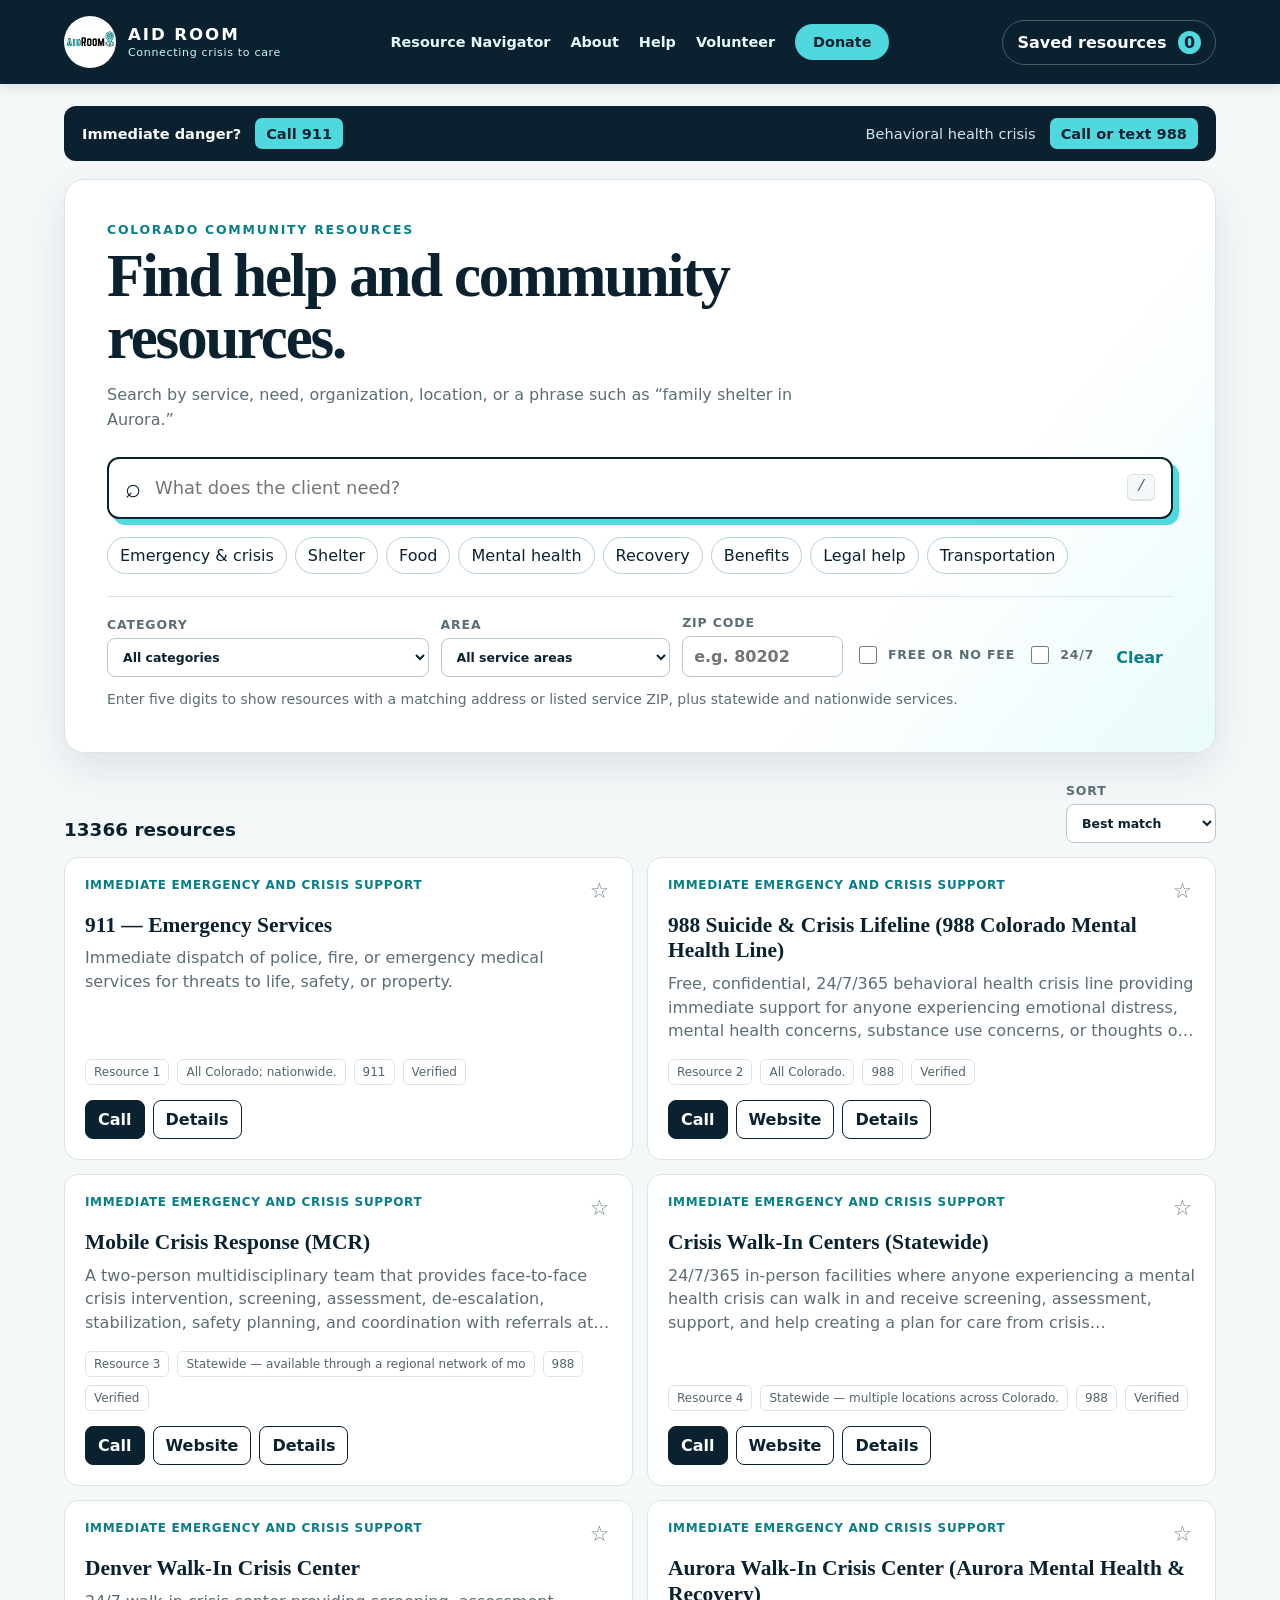
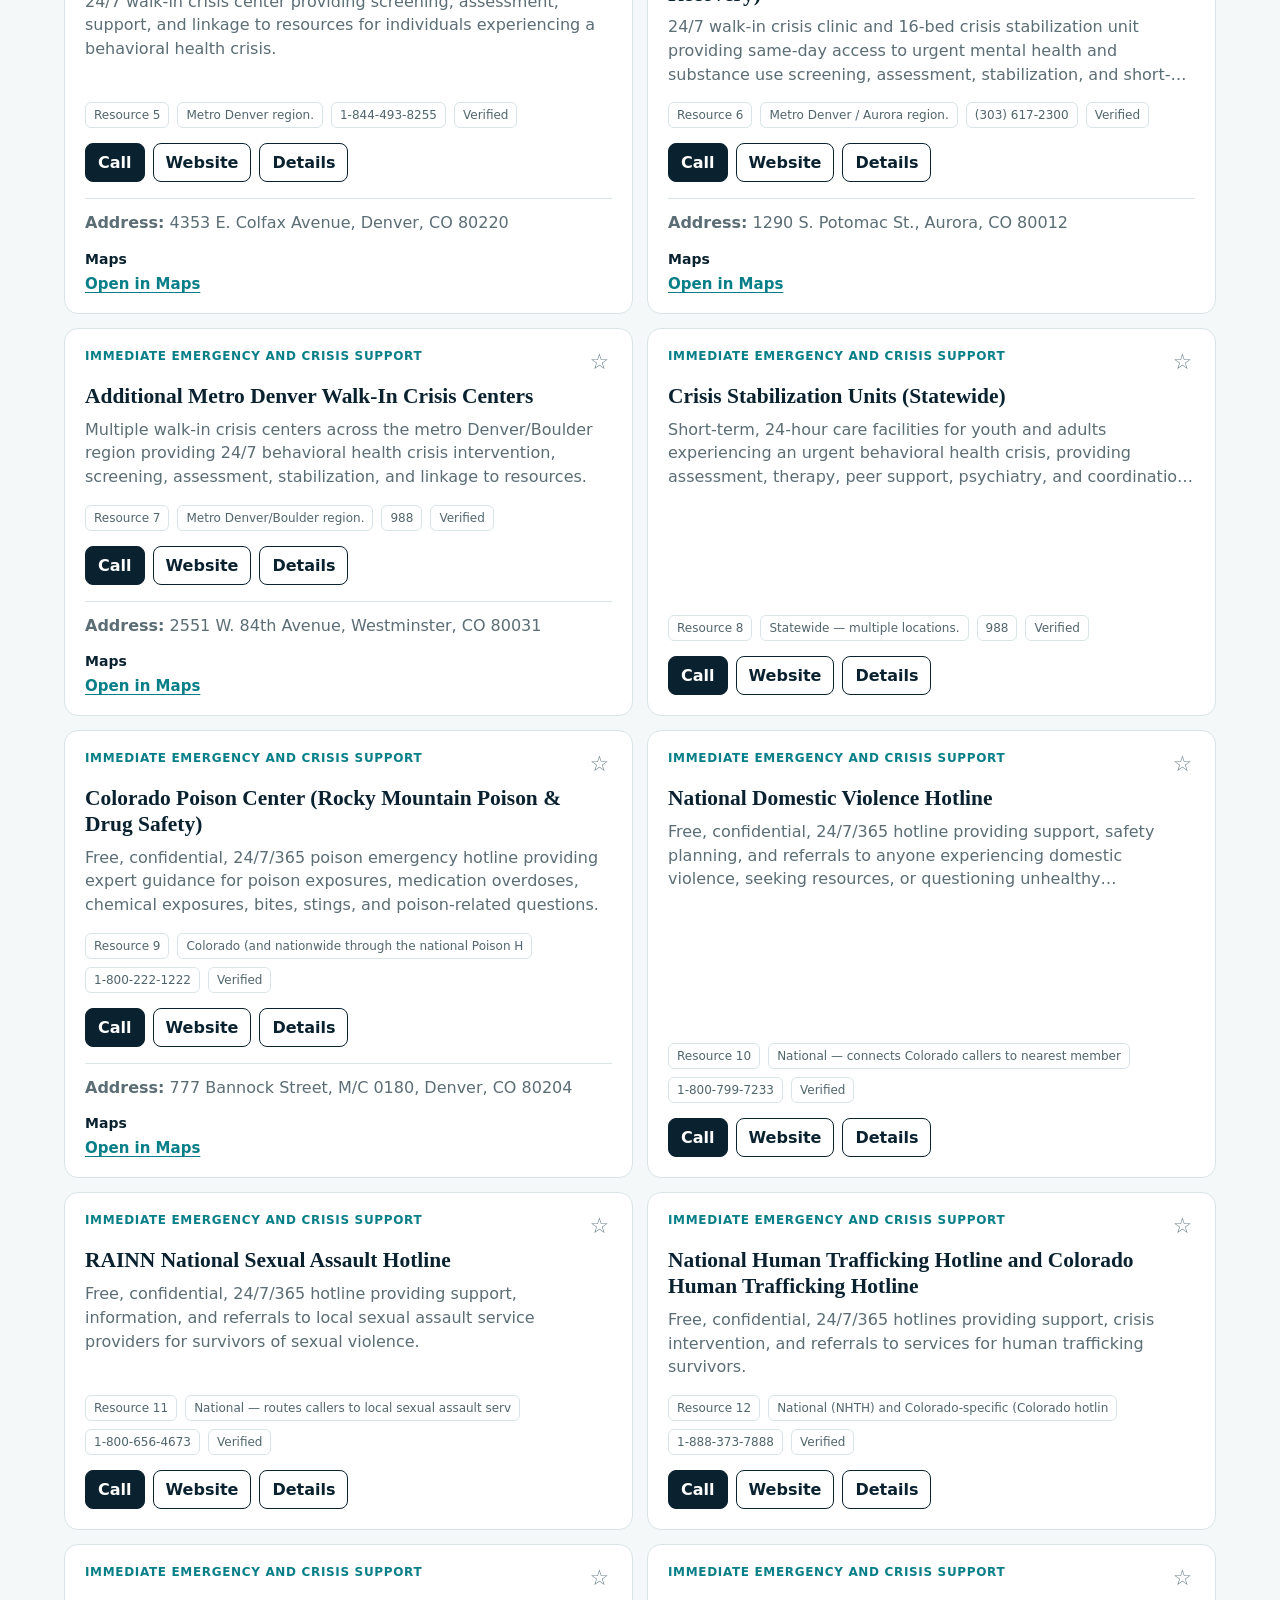
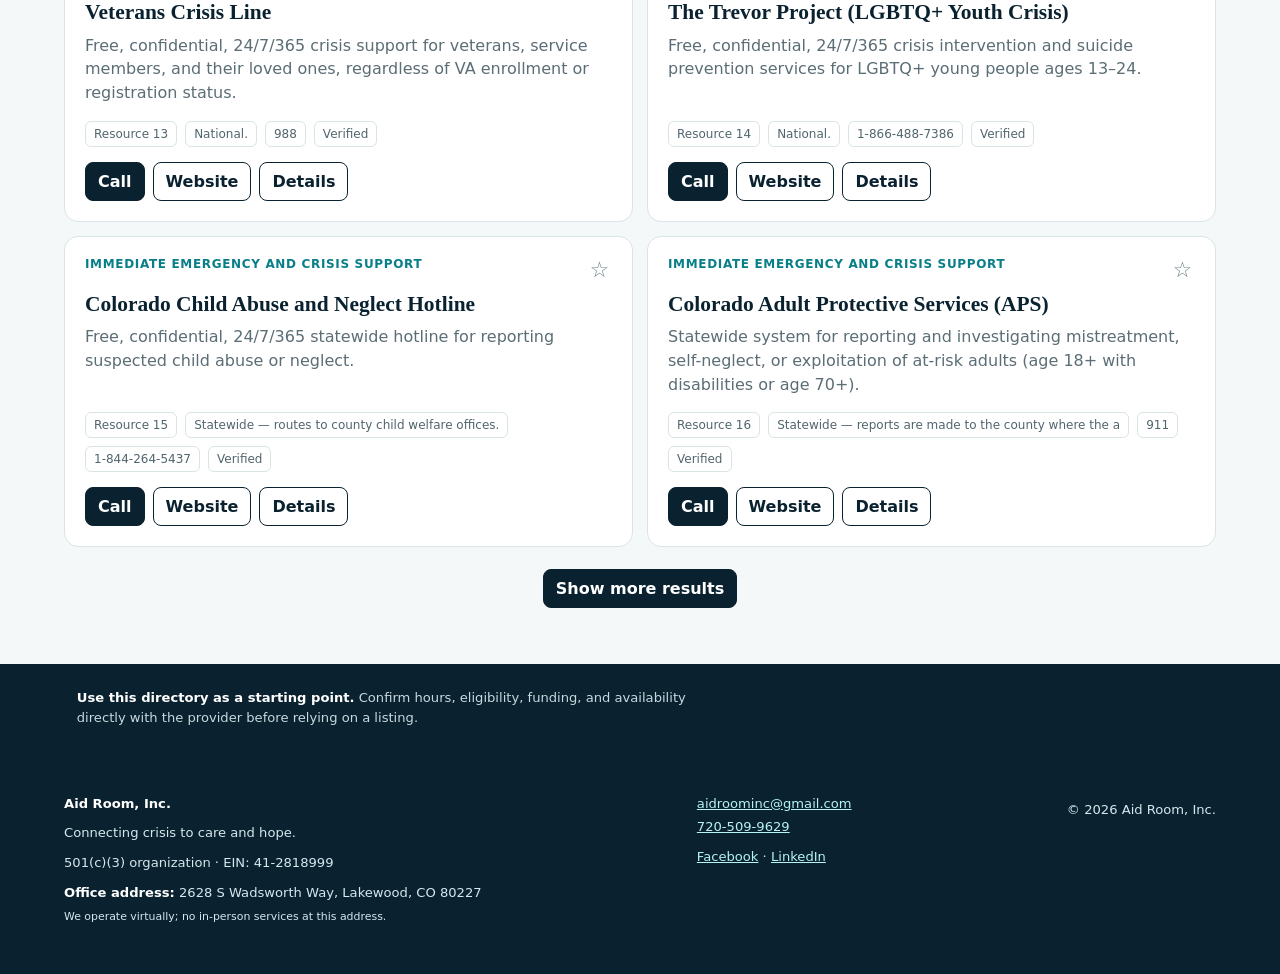
==== index.html @ b979b4ad "Avoid duplicate index download and initial card redraw" ====
<!doctype html>
<html lang="en">
<head>
<!-- Google tag (gtag.js) -->
<script async src="https://www.googletagmanager.com/gtag/js?id=G-YGQHQCMR45"></script>
<script>
  window.dataLayer = window.dataLayer || [];
  function gtag(){dataLayer.push(arguments);}
  gtag('js', new Date());
  // Keep map locations and search parameters out of Analytics page URLs.
  var analyticsPage = window.location.origin + window.location.pathname;
  var analyticsReferrer = '';
  try { var ref = new URL(document.referrer); analyticsReferrer = ref.origin + ref.pathname; } catch (e) {}
  gtag('config', 'G-YGQHQCMR45', {
    page_location: analyticsPage,
    page_referrer: analyticsReferrer
  });
</script>

  <meta charset="utf-8">
  <meta name="viewport" content="width=device-width,initial-scale=1">
  <title>Aid Room Community Resource Directory</title>
  <meta name="description" content="Search Colorado and Denver metro community resources for housing, food, recovery, benefits, healthcare, and other needs.">
  
  <link rel="stylesheet" href="styles.css"><link rel="stylesheet" href="site.css?v=20261010-help1">
  <style>.card-actions{flex-wrap:wrap}</style>
<link rel="icon" href="/favicon.ico" sizes="any"><link rel="icon" type="image/png" sizes="192x192" href="/favicon.png"><link rel="apple-touch-icon" sizes="180x180" href="/apple-touch-icon.png"><script src="activity.js?v=20261011-1" defer></script></head>
<body><a class="skip" href="#content">Skip to content</a>
  <header class="topbar">
    <a class="brand" href="index.html" aria-label="Aid Room home"><img class="site-logo" src="logo.png" alt="" width="52" height="52"><span><strong>AID ROOM</strong><small>Connecting crisis to care</small></span></a><nav class="site-nav" aria-label="Main navigation"><a href="index.html">Resource Navigator</a><a href="about.html">About</a><a href="help.html">Help</a><a href="volunteer.html">Volunteer</a><a href="donate.html">Donate</a></nav>
    <button class="shortlist-button" id="shortlistButton" type="button" aria-haspopup="dialog">
      Saved resources <span id="shortlistCount">0</span>
    </button>
  </header>

  <main id="content">
    <section class="emergency" aria-label="Emergency contacts">
      <strong>Immediate danger?</strong>
      <a href="tel:911">Call 911</a>
      <span>Behavioral health crisis</span>
      <a href="tel:988">Call or text 988</a>
    </section>

    <section class="search-panel" aria-labelledby="pageTitle">
      <div class="intro">
        <p class="eyebrow">Colorado community resources</p>
        <h1 id="pageTitle">Find help and community resources.</h1>
        <p>Search by service, need, organization, location, or a phrase such as “family shelter in Aurora.”</p>
      </div>
      <label class="search-box" for="searchInput">
        <span aria-hidden="true">⌕</span>
        <input id="searchInput" type="search" autocomplete="off" placeholder="What does the client need?">
        <kbd>/</kbd>
      </label>
      <div class="quick-chips" id="quickChips" aria-label="Common searches"><button class="chip" type="button" aria-pressed="false">Emergency &amp; crisis</button><button class="chip" type="button" aria-pressed="false">Shelter</button><button class="chip" type="button" aria-pressed="false">Food</button><button class="chip" type="button" aria-pressed="false">Mental health</button><button class="chip" type="button" aria-pressed="false">Recovery</button><button class="chip" type="button" aria-pressed="false">Benefits</button><button class="chip" type="button" aria-pressed="false">Legal help</button><button class="chip" type="button" aria-pressed="false">Transportation</button></div>
      <div class="filters">
        <label>Category<select id="categoryFilter"><option value="">All categories</option><option value="1">1. Immediate Emergency and Crisis Support</option><option value="2">2. Homelessness and Coordinated Entry</option><option value="3">3. Sober Living and Recovery Housing</option><option value="5">5. Medical, Dental, Vision, Hearing, and Pharmacy Services</option><option value="6">6. Public Benefits and Human Services</option><option value="7">7. Mental Health Services</option><option value="8">8. Medical, Dental, Vision, Hearing, and Pharmacy Services</option><option value="9">9. Employment, Workforce Development, and Income-Generation</option><option value="10">10. Identification and Document Recovery</option><option value="11">11. Telephone, Internet, and Digital Access</option><option value="12">12. Employment, Workforce Development, and Income-Generation</option><option value="13">13. Veterans Resources</option><option value="14">14. Older Adults and Aging</option><option value="15">15. Immigration, Asylum, and Legal Resources</option><option value="16">16. Domestic and Sexual Violence</option><option value="17">17. Criminal Justice, Reentry, and Probation</option><option value="18">18. Children, Youth, and Families</option><option value="19">19. LGBTQ+ Resources</option><option value="20">20. Children, Youth, and Families</option><option value="21">21. Educational and Vocational Programs</option><option value="22">22. Financial Empowerment and Banking</option><option value="23">23. Legal Aid and Civil Legal Services</option><option value="24">24. Transportation</option><option value="25">25. Utility and Energy Assistance</option><option value="26">26. Food and Nutrition Resources</option><option value="27">27. Clothing, Household Goods, and Furniture</option><option value="28">28. Faith-Based and Spiritual Support</option><option value="29">29. Community Action Agencies</option><option value="30">30. Volunteer and Mutual Aid Networks</option><option value="31">31. Financial Assistance</option><option value="32">32. Care and Support Services</option></select></label>
        <label>Area<select id="areaFilter"><option value="">All service areas</option><option>Denver</option><option>Aurora</option><option>Adams</option><option>Arapahoe</option><option>Boulder</option><option>Broomfield</option><option>Douglas</option><option>Jefferson</option><option>Statewide</option></select></label>
        <label for="zipFilter">ZIP code<input id="zipFilter" type="text" inputmode="numeric" autocomplete="postal-code" maxlength="5" pattern="[0-9]{5}" placeholder="e.g. 80202" aria-describedby="zipHelp"></label>
        <label class="check"><input id="freeFilter" type="checkbox"> Free or no fee</label>
        <label class="check"><input id="openFilter" type="checkbox"> 24/7</label>
        <button id="clearFilters" class="clear-button" type="button">Clear</button>
      </div>
      <p id="zipHelp" class="zip-help" role="status">Enter five digits to show resources with a matching address or listed service ZIP, plus statewide and nationwide services.</p>
    </section>

    <section class="results-section" aria-live="polite" aria-busy="false">
      <div class="results-heading">
        <div><span id="resultCount">13,366 resources</span><small id="activeSummary"></small></div>
        <label>Sort<select id="sortSelect"><option value="relevance">Best match</option><option value="title">Name A–Z</option><option value="category">Category</option></select></label>
      </div>
      <div id="results" class="results"><article class="card"><div class="card-top"><span class="category-tag">Immediate Emergency and Crisis Support</span><button class="save-button" type="button" data-save="resource-1-1" aria-label="Add to saved resources" aria-pressed="false">☆</button></div><h2>911 — Emergency Services</h2><p>Immediate dispatch of police, fire, or emergency medical services for threats to life, safety, or property.</p><div class="meta"><span>Resource 1</span><span>All Colorado; nationwide.</span><span>911</span><span>Verified</span></div><div class="card-actions"><a href="tel:911">Call</a><button class="secondary" type="button" data-open="resource-1-1">Details</button></div></article><article class="card"><div class="card-top"><span class="category-tag">Immediate Emergency and Crisis Support</span><button class="save-button" type="button" data-save="resource-2-2" aria-label="Add to saved resources" aria-pressed="false">☆</button></div><h2>988 Suicide &amp; Crisis Lifeline (988 Colorado Mental Health Line)</h2><p>Free, confidential, 24/7/365 behavioral health crisis line providing immediate support for anyone experiencing emotional distress, mental health concerns, substance use concerns, or thoughts of suicide.</p><div class="meta"><span>Resource 2</span><span>All Colorado.</span><span>988</span><span>Verified</span></div><div class="card-actions"><a href="tel:988">Call</a><a class="secondary" href="https://www.988colorado.com/en" target="_blank" rel="noopener">Website</a><button class="secondary" type="button" data-open="resource-2-2">Details</button></div></article><article class="card"><div class="card-top"><span class="category-tag">Immediate Emergency and Crisis Support</span><button class="save-button" type="button" data-save="resource-3-3" aria-label="Add to saved resources" aria-pressed="false">☆</button></div><h2>Mobile Crisis Response (MCR)</h2><p>A two-person multidisciplinary team that provides face-to-face crisis intervention, screening, assessment, de-escalation, stabilization, safety planning, and coordination with referrals at a person&#39;s community- based location.</p><div class="meta"><span>Resource 3</span><span>Statewide — available through a regional network of mo</span><span>988</span><span>Verified</span></div><div class="card-actions"><a href="tel:988">Call</a><a class="secondary" href="https://hcpf.colorado.gov/mobilecrisisresponse" target="_blank" rel="noopener">Website</a><button class="secondary" type="button" data-open="resource-3-3">Details</button></div></article><article class="card"><div class="card-top"><span class="category-tag">Immediate Emergency and Crisis Support</span><button class="save-button" type="button" data-save="resource-4-4" aria-label="Add to saved resources" aria-pressed="false">☆</button></div><h2>Crisis Walk-In Centers (Statewide)</h2><p>24/7/365 in-person facilities where anyone experiencing a mental health crisis can walk in and receive screening, assessment, support, and help creating a plan for care from crisis professionals.</p><div class="meta"><span>Resource 4</span><span>Statewide — multiple locations across Colorado.</span><span>988</span><span>Verified</span></div><div class="card-actions"><a href="tel:988">Call</a><a class="secondary" href="https://bha.colorado.gov/behavioral-health/crisis" target="_blank" rel="noopener">Website</a><button class="secondary" type="button" data-open="resource-4-4">Details</button></div></article><article class="card"><div class="card-top"><span class="category-tag">Immediate Emergency and Crisis Support</span><button class="save-button" type="button" data-save="resource-5-5" aria-label="Add to saved resources" aria-pressed="false">☆</button></div><h2>Denver Walk-In Crisis Center</h2><p>24/7 walk-in crisis center providing screening, assessment, support, and linkage to resources for individuals experiencing a behavioral health crisis.</p><div class="meta"><span>Resource 5</span><span>Metro Denver region.</span><span>1-844-493-8255</span><span>Verified</span></div><div class="card-actions"><a href="tel:18444938255">Call</a><a class="secondary" href="https://bha.colorado.gov/behavioral-health/crisis" target="_blank" rel="noopener">Website</a><button class="secondary" type="button" data-open="resource-5-5">Details</button></div><section class="maps-section" aria-label="Resource location"><p><strong>Address:</strong> 4353 E. Colfax Avenue, Denver, CO 80220</p><h3>Maps</h3><a href="maps.html?v=3#name=Denver+Walk-In+Crisis+Center&amp;address=4353+E.+Colfax+Avenue%2C+Denver%2C+CO+80220&amp;lat=39.7401933&amp;lon=-104.9360545" data-map-resource="resource-5-5">Open in Maps</a></section></article><article class="card"><div class="card-top"><span class="category-tag">Immediate Emergency and Crisis Support</span><button class="save-button" type="button" data-save="resource-6-6" aria-label="Add to saved resources" aria-pressed="false">☆</button></div><h2>Aurora Walk-In Crisis Center (Aurora Mental Health &amp; Recovery)</h2><p>24/7 walk-in crisis clinic and 16-bed crisis stabilization unit providing same-day access to urgent mental health and substance use screening, assessment, stabilization, and short-term bed-based services for adults.</p><div class="meta"><span>Resource 6</span><span>Metro Denver / Aurora region.</span><span>(303) 617-2300</span><span>Verified</span></div><div class="card-actions"><a href="tel:3036172300">Call</a><a class="secondary" href="https://www.auroramhr.org/get-help/crisis-services/" target="_blank" rel="noopener">Website</a><button class="secondary" type="button" data-open="resource-6-6">Details</button></div><section class="maps-section" aria-label="Resource location"><p><strong>Address:</strong> 1290 S. Potomac St., Aurora, CO 80012</p><h3>Maps</h3><a href="maps.html?v=3#name=Aurora+Walk-In+Crisis+Center+%28Aurora+Mental+Health+%26+Recovery%29&amp;address=1290+S.+Potomac+St.%2C+Aurora%2C+CO+80012&amp;lat=39.6931374&amp;lon=-104.8314469" data-map-resource="resource-6-6">Open in Maps</a></section></article><article class="card"><div class="card-top"><span class="category-tag">Immediate Emergency and Crisis Support</span><button class="save-button" type="button" data-save="resource-7-7" aria-label="Add to saved resources" aria-pressed="false">☆</button></div><h2>Additional Metro Denver Walk-In Crisis Centers</h2><p>Multiple walk-in crisis centers across the metro Denver/Boulder region providing 24/7 behavioral health crisis intervention, screening, assessment, stabilization, and linkage to resources.</p><div class="meta"><span>Resource 7</span><span>Metro Denver/Boulder region.</span><span>988</span><span>Verified</span></div><div class="card-actions"><a href="tel:988">Call</a><a class="secondary" href="https://bha.colorado.gov/behavioral-health/crisis" target="_blank" rel="noopener">Website</a><button class="secondary" type="button" data-open="resource-7-7">Details</button></div><section class="maps-section" aria-label="Resource location"><p><strong>Address:</strong> 2551 W. 84th Avenue, Westminster, CO 80031</p><h3>Maps</h3><a href="maps.html?v=3#name=Additional+Metro+Denver+Walk-In+Crisis+Centers&amp;address=2551+W.+84th+Avenue%2C+Westminster%2C+CO+80031&amp;lat=39.8491113&amp;lon=-105.0178468" data-map-resource="resource-7-7">Open in Maps</a></section></article><article class="card"><div class="card-top"><span class="category-tag">Immediate Emergency and Crisis Support</span><button class="save-button" type="button" data-save="resource-8-8" aria-label="Add to saved resources" aria-pressed="false">☆</button></div><h2>Crisis Stabilization Units (Statewide)</h2><p>Short-term, 24-hour care facilities for youth and adults experiencing an urgent behavioral health crisis, providing assessment, therapy, peer support, psychiatry, and coordination of ongoing treatment. CSUs are not hospitals.</p><div class="meta"><span>Resource 8</span><span>Statewide — multiple locations.</span><span>988</span><span>Verified</span></div><div class="card-actions"><a href="tel:988">Call</a><a class="secondary" href="https://bha.colorado.gov/behavioral-health/crisis" target="_blank" rel="noopener">Website</a><button class="secondary" type="button" data-open="resource-8-8">Details</button></div></article><article class="card"><div class="card-top"><span class="category-tag">Immediate Emergency and Crisis Support</span><button class="save-button" type="button" data-save="resource-9-9" aria-label="Add to saved resources" aria-pressed="false">☆</button></div><h2>Colorado Poison Center (Rocky Mountain Poison &amp; Drug Safety)</h2><p>Free, confidential, 24/7/365 poison emergency hotline providing expert guidance for poison exposures, medication overdoses, chemical exposures, bites, stings, and poison-related questions.</p><div class="meta"><span>Resource 9</span><span>Colorado (and nationwide through the national Poison H</span><span>1-800-222-1222</span><span>Verified</span></div><div class="card-actions"><a href="tel:18002221222">Call</a><a class="secondary" href="https://www.copoisoncenter.org/" target="_blank" rel="noopener">Website</a><button class="secondary" type="button" data-open="resource-9-9">Details</button></div><section class="maps-section" aria-label="Resource location"><p><strong>Address:</strong> 777 Bannock Street, M/C 0180, Denver, CO 80204</p><h3>Maps</h3><a href="maps.html?v=3#name=Colorado+Poison+Center+%28Rocky+Mountain+Poison+%26+Drug+Safety%29&amp;address=777+Bannock+Street%2C+M%2FC+0180%2C+Denver%2C+CO+80204&amp;lat=39.7281217&amp;lon=-104.9902907" data-map-resource="resource-9-9">Open in Maps</a></section></article><article class="card"><div class="card-top"><span class="category-tag">Immediate Emergency and Crisis Support</span><button class="save-button" type="button" data-save="resource-10-10" aria-label="Add to saved resources" aria-pressed="false">☆</button></div><h2>National Domestic Violence Hotline</h2><p>Free, confidential, 24/7/365 hotline providing support, safety planning, and referrals to anyone experiencing domestic violence, seeking resources, or questioning unhealthy relationship dynamics.</p><div class="meta"><span>Resource 10</span><span>National — connects Colorado callers to nearest member</span><span>1-800-799-7233</span><span>Verified</span></div><div class="card-actions"><a href="tel:18007997233">Call</a><a class="secondary" href="https://www.thehotline.org/" target="_blank" rel="noopener">Website</a><button class="secondary" type="button" data-open="resource-10-10">Details</button></div></article><article class="card"><div class="card-top"><span class="category-tag">Immediate Emergency and Crisis Support</span><button class="save-button" type="button" data-save="resource-11-11" aria-label="Add to saved resources" aria-pressed="false">☆</button></div><h2>RAINN National Sexual Assault Hotline</h2><p>Free, confidential, 24/7/365 hotline providing support, information, and referrals to local sexual assault service providers for survivors of sexual violence.</p><div class="meta"><span>Resource 11</span><span>National — routes callers to local sexual assault serv</span><span>1-800-656-4673</span><span>Verified</span></div><div class="card-actions"><a href="tel:18006564673">Call</a><a class="secondary" href="https://rainn.org/" target="_blank" rel="noopener">Website</a><button class="secondary" type="button" data-open="resource-11-11">Details</button></div></article><article class="card"><div class="card-top"><span class="category-tag">Immediate Emergency and Crisis Support</span><button class="save-button" type="button" data-save="resource-12-12" aria-label="Add to saved resources" aria-pressed="false">☆</button></div><h2>National Human Trafficking Hotline and Colorado Human Trafficking Hotline</h2><p>Free, confidential, 24/7/365 hotlines providing support, crisis intervention, and referrals to services for human trafficking survivors.</p><div class="meta"><span>Resource 12</span><span>National (NHTH) and Colorado-specific (Colorado hotlin</span><span>1-888-373-7888</span><span>Verified</span></div><div class="card-actions"><a href="tel:18883737888">Call</a><a class="secondary" href="https://humantraffickinghotline.org/en/contact" target="_blank" rel="noopener">Website</a><button class="secondary" type="button" data-open="resource-12-12">Details</button></div></article><article class="card"><div class="card-top"><span class="category-tag">Immediate Emergency and Crisis Support</span><button class="save-button" type="button" data-save="resource-13-13" aria-label="Add to saved resources" aria-pressed="false">☆</button></div><h2>Veterans Crisis Line</h2><p>Free, confidential, 24/7/365 crisis support for veterans, service members, and their loved ones, regardless of VA enrollment or registration status.</p><div class="meta"><span>Resource 13</span><span>National.</span><span>988</span><span>Verified</span></div><div class="card-actions"><a href="tel:988">Call</a><a class="secondary" href="https://www.veteranscrisisline.net/" target="_blank" rel="noopener">Website</a><button class="secondary" type="button" data-open="resource-13-13">Details</button></div></article><article class="card"><div class="card-top"><span class="category-tag">Immediate Emergency and Crisis Support</span><button class="save-button" type="button" data-save="resource-14-14" aria-label="Add to saved resources" aria-pressed="false">☆</button></div><h2>The Trevor Project (LGBTQ+ Youth Crisis)</h2><p>Free, confidential, 24/7/365 crisis intervention and suicide prevention services for LGBTQ+ young people ages 13–24.</p><div class="meta"><span>Resource 14</span><span>National.</span><span>1-866-488-7386</span><span>Verified</span></div><div class="card-actions"><a href="tel:18664887386">Call</a><a class="secondary" href="https://www.thetrevorproject.org/" target="_blank" rel="noopener">Website</a><button class="secondary" type="button" data-open="resource-14-14">Details</button></div></article><article class="card"><div class="card-top"><span class="category-tag">Immediate Emergency and Crisis Support</span><button class="save-button" type="button" data-save="resource-15-15" aria-label="Add to saved resources" aria-pressed="false">☆</button></div><h2>Colorado Child Abuse and Neglect Hotline</h2><p>Free, confidential, 24/7/365 statewide hotline for reporting suspected child abuse or neglect.</p><div class="meta"><span>Resource 15</span><span>Statewide — routes to county child welfare offices.</span><span>1-844-264-5437</span><span>Verified</span></div><div class="card-actions"><a href="tel:18442645437">Call</a><a class="secondary" href="https://co4kids.org/" target="_blank" rel="noopener">Website</a><button class="secondary" type="button" data-open="resource-15-15">Details</button></div></article><article class="card"><div class="card-top"><span class="category-tag">Immediate Emergency and Crisis Support</span><button class="save-button" type="button" data-save="resource-16-16" aria-label="Add to saved resources" aria-pressed="false">☆</button></div><h2>Colorado Adult Protective Services (APS)</h2><p>Statewide system for reporting and investigating mistreatment, self-neglect, or exploitation of at-risk adults (age 18+ with disabilities or age 70+).</p><div class="meta"><span>Resource 16</span><span>Statewide — reports are made to the county where the a</span><span>911</span><span>Verified</span></div><div class="card-actions"><a href="tel:911">Call</a><a class="secondary" href="https://cdhs.colorado.gov/aps" target="_blank" rel="noopener">Website</a><button class="secondary" type="button" data-open="resource-16-16">Details</button></div></article></div>
      <button id="loadMore" class="load-more" type="button" hidden>Show more results</button>
      <div id="emptyState" class="empty" hidden>
        <span aria-hidden="true">⌕</span><h2>No exact matches</h2>
        <p>Try fewer words, remove a filter, or search a broader need such as “housing,” “food,” or “benefits.”</p>
        <button type="button" id="emptyClear">Clear search and filters</button>
      </div>
    </section>
  </main>

  <footer>
    <p><strong>Use this directory as a starting point.</strong> Confirm hours, eligibility, funding, and availability directly with the provider before relying on a listing.</p>
  </footer><footer class="site-footer"><div><strong>Aid Room, Inc.</strong><p>Connecting crisis to care and hope.</p><p>501(c)(3) organization · EIN: 41-2818999</p><!-- Temporary office address for organization verification; remove this paragraph when requested. --><p data-temporary-office-address><strong>Office address:</strong> 2628 S Wadsworth Way, Lakewood, CO 80227<br><small>We operate virtually; no in-person services at this address.</small></p></div><div><a href="mailto:aidroominc@gmail.com">aidroominc@gmail.com</a><br><a href="tel:7205099629">720-509-9629</a><p><a href="https://www.facebook.com/aidroom" target="_blank" rel="noopener">Facebook</a> · <a href="https://www.linkedin.com/company/aid-room" target="_blank" rel="noopener">LinkedIn</a></p></div><div><p>© 2026 Aid Room, Inc.</p></div></footer>

  <dialog id="detailDialog" class="detail-dialog"><div id="detailContent"></div></dialog>
  <dialog id="shortlistDialog" class="shortlist-dialog"><div id="shortlistContent"></div></dialog>
  <div id="toast" class="toast" role="status" aria-live="polite"></div>
<script type="application/json" id="directoryBootstrap" data-total="13366">[{"id":"resource-1-1","number":1,"title":"911 — Emergency Services","category":"Immediate Emergency and Crisis Support","categoryNumber":1,"summary":"Immediate dispatch of police, fire, or emergency medical services for threats to life, safety, or property.","phones":["911"],"emails":[],"urls":[],"fields":{"physical address":"N/A — dispatched to caller location.","geographic service area":"All Colorado; nationwide."},"_file":"resources.json","_mapAddress":"","_pin":null},{"id":"resource-2-2","number":2,"title":"988 Suicide & Crisis Lifeline (988 Colorado Mental Health Line)","category":"Immediate Emergency and Crisis Support","categoryNumber":1,"summary":"Free, confidential, 24/7/365 behavioral health crisis line providing immediate support for anyone experiencing emotional distress, mental health concerns, substance use concerns, or thoughts of suicide.","phones":["988"],"emails":[],"urls":["https://www.988colorado.com/en"],"fields":{"physical address":"N/A — telephone, text, and online service. Walk-in center locations available statewide.","geographic service area":"All Colorado."},"_file":"resources.json","_mapAddress":"","_pin":null},{"id":"resource-3-3","number":3,"title":"Mobile Crisis Response (MCR)","category":"Immediate Emergency and Crisis Support","categoryNumber":1,"summary":"A two-person multidisciplinary team that provides face-to-face crisis intervention, screening, assessment, de-escalation, stabilization, safety planning, and coordination with referrals at a person's community- based location.","phones":["988"],"emails":[],"urls":["https://hcpf.colorado.gov/mobilecrisisresponse"],"fields":{"physical address":"N/A — team responds to the individual's location in the community.","geographic service area":"Statewide — available through a regional network of mobile crisis providers."},"_file":"resources.json","_mapAddress":"","_pin":null},{"id":"resource-4-4","number":4,"title":"Crisis Walk-In Centers (Statewide)","category":"Immediate Emergency and Crisis Support","categoryNumber":1,"summary":"24/7/365 in-person facilities where anyone experiencing a mental health crisis can walk in and receive screening, assessment, support, and help creating a plan for care from crisis professionals.","phones":["988"],"emails":[],"urls":["https://bha.colorado.gov/behavioral-health/crisis"],"fields":{"physical address":"See specific locations below (Resources 5–7 for metro Denver area). For a full directory, visit the OwnPath Care Directory at ownpath.co.","geographic service area":"Statewide — multiple locations across Colorado."},"_file":"resources.json","_mapAddress":"","_pin":null},{"id":"resource-5-5","number":5,"title":"Denver Walk-In Crisis Center","category":"Immediate Emergency and Crisis Support","categoryNumber":1,"summary":"24/7 walk-in crisis center providing screening, assessment, support, and linkage to resources for individuals experiencing a behavioral health crisis.","phones":["1-844-493-8255"],"emails":[],"urls":["https://bha.colorado.gov/behavioral-health/crisis"],"fields":{"physical address":"4353 E. Colfax Avenue, Denver, CO 80220","geographic service area":"Metro Denver region."},"_file":"resources.json","_mapAddress":"4353 E. Colfax Avenue, Denver, CO 80220","_pin":{"lat":39.7401933,"lon":-104.9360545}},{"id":"resource-6-6","number":6,"title":"Aurora Walk-In Crisis Center (Aurora Mental Health & Recovery)","category":"Immediate Emergency and Crisis Support","categoryNumber":1,"summary":"24/7 walk-in crisis clinic and 16-bed crisis stabilization unit providing same-day access to urgent mental health and substance use screening, assessment, stabilization, and short-term bed-based services for adults.","phones":["(303) 617-2300"],"emails":[],"urls":["https://www.auroramhr.org/get-help/crisis-services/"],"fields":{"physical address":"1290 S. Potomac St., Aurora, CO 80012 (Potomac Pavilion, North Entrance)","geographic service area":"Metro Denver / Aurora region."},"_file":"resources.json","_mapAddress":"1290 S. Potomac St., Aurora, CO 80012","_pin":{"lat":39.6931374,"lon":-104.8314469}},{"id":"resource-7-7","number":7,"title":"Additional Metro Denver Walk-In Crisis Centers","category":"Immediate Emergency and Crisis Support","categoryNumber":1,"summary":"Multiple walk-in crisis centers across the metro Denver/Boulder region providing 24/7 behavioral health crisis intervention, screening, assessment, stabilization, and linkage to resources.","phones":["988"],"emails":[],"urls":["https://bha.colorado.gov/behavioral-health/crisis"],"fields":{"physical address":"","geographic service area":"Metro Denver/Boulder region."},"_file":"resources.json","_mapAddress":"2551 W. 84th Avenue, Westminster, CO 80031","_pin":{"lat":39.8491113,"lon":-105.0178468}},{"id":"resource-8-8","number":8,"title":"Crisis Stabilization Units (Statewide)","category":"Immediate Emergency and Crisis Support","categoryNumber":1,"summary":"Short-term, 24-hour care facilities for youth and adults experiencing an urgent behavioral health crisis, providing assessment, therapy, peer support, psychiatry, and coordination of ongoing treatment. CSUs are not hospitals.","phones":["988"],"emails":[],"urls":["https://bha.colorado.gov/behavioral-health/crisis"],"fields":{"physical address":"See OwnPath Care Directory at ownpath.co for locations near the client.","geographic service area":"Statewide — multiple locations."},"_file":"resources.json","_mapAddress":"","_pin":null},{"id":"resource-9-9","number":9,"title":"Colorado Poison Center (Rocky Mountain Poison & Drug Safety)","category":"Immediate Emergency and Crisis Support","categoryNumber":1,"summary":"Free, confidential, 24/7/365 poison emergency hotline providing expert guidance for poison exposures, medication overdoses, chemical exposures, bites, stings, and poison-related questions.","phones":["1-800-222-1222"],"emails":[],"urls":["https://www.copoisoncenter.org/"],"fields":{"physical address":"777 Bannock Street, M/C 0180, Denver, CO 80204 (administrative; do not send clients here — call the hotline).","geographic service area":"Colorado (and nationwide through the national Poison Help line)."},"_file":"resources.json","_mapAddress":"777 Bannock Street, M/C 0180, Denver, CO 80204","_pin":{"lat":39.7281217,"lon":-104.9902907}},{"id":"resource-10-10","number":10,"title":"National Domestic Violence Hotline","category":"Immediate Emergency and Crisis Support","categoryNumber":1,"summary":"Free, confidential, 24/7/365 hotline providing support, safety planning, and referrals to anyone experiencing domestic violence, seeking resources, or questioning unhealthy relationship dynamics.","phones":["1-800-799-7233"],"emails":[],"urls":["https://www.thehotline.org/"],"fields":{"physical address":"N/A — confidential telephone, text, and online service.","geographic service area":"National — connects Colorado callers to nearest member shelter, including Violence Free Colorado affiliates."},"_file":"resources.json","_mapAddress":"","_pin":null},{"id":"resource-11-11","number":11,"title":"RAINN National Sexual Assault Hotline","category":"Immediate Emergency and Crisis Support","categoryNumber":1,"summary":"Free, confidential, 24/7/365 hotline providing support, information, and referrals to local sexual assault service providers for survivors of sexual violence.","phones":["1-800-656-4673"],"emails":[],"urls":["https://rainn.org/"],"fields":{"physical address":"N/A — telephone, text, and online service.","geographic service area":"National — routes callers to local sexual assault service providers."},"_file":"resources.json","_mapAddress":"","_pin":null},{"id":"resource-12-12","number":12,"title":"National Human Trafficking Hotline and Colorado Human Trafficking Hotline","category":"Immediate Emergency and Crisis Support","categoryNumber":1,"summary":"Free, confidential, 24/7/365 hotlines providing support, crisis intervention, and referrals to services for human trafficking survivors.","phones":["1-888-373-7888"],"emails":[],"urls":["https://humantraffickinghotline.org/en/contact"],"fields":{"physical address":"N/A — telephone, text, and online service.","geographic service area":"National (NHTH) and Colorado-specific (Colorado hotline)."},"_file":"resources.json","_mapAddress":"","_pin":null},{"id":"resource-13-13","number":13,"title":"Veterans Crisis Line","category":"Immediate Emergency and Crisis Support","categoryNumber":1,"summary":"Free, confidential, 24/7/365 crisis support for veterans, service members, and their loved ones, regardless of VA enrollment or registration status.","phones":["988"],"emails":[],"urls":["https://www.veteranscrisisline.net/"],"fields":{"physical address":"N/A — telephone, text, and online service.","geographic service area":"National."},"_file":"resources.json","_mapAddress":"","_pin":null},{"id":"resource-14-14","number":14,"title":"The Trevor Project (LGBTQ+ Youth Crisis)","category":"Immediate Emergency and Crisis Support","categoryNumber":1,"summary":"Free, confidential, 24/7/365 crisis intervention and suicide prevention services for LGBTQ+ young people ages 13–24.","phones":["1-866-488-7386"],"emails":[],"urls":["https://www.thetrevorproject.org/"],"fields":{"physical address":"N/A — telephone, text, and online service.","geographic service area":"National."},"_file":"resources.json","_mapAddress":"","_pin":null},{"id":"resource-15-15","number":15,"title":"Colorado Child Abuse and Neglect Hotline","category":"Immediate Emergency and Crisis Support","categoryNumber":1,"summary":"Free, confidential, 24/7/365 statewide hotline for reporting suspected child abuse or neglect.","phones":["1-844-264-5437"],"emails":[],"urls":["https://co4kids.org/"],"fields":{"physical address":"N/A — telephone service.","geographic service area":"Statewide — routes to county child welfare offices."},"_file":"resources.json","_mapAddress":"","_pin":null},{"id":"resource-16-16","number":16,"title":"Colorado Adult Protective Services (APS)","category":"Immediate Emergency and Crisis Support","categoryNumber":1,"summary":"Statewide system for reporting and investigating mistreatment, self-neglect, or exploitation of at-risk adults (age 18+ with disabilities or age 70+).","phones":["911"],"emails":[],"urls":["https://cdhs.colorado.gov/aps"],"fields":{"physical address":"N/A — contact county department.","geographic service area":"Statewide — reports are made to the county where the at-risk adult resides."},"_file":"resources.json","_mapAddress":"","_pin":null}]</script>
  <script src="app.js?v=20261014-performance2" defer></script>
</body>
</html>
---- styles.css ----
:root{--ink:#0a2230;--muted:#5b6d75;--aqua:#50d8df;--aqua-dark:#087f88;--pale:#e9fbfc;--line:#d9e4e7;--paper:#fff;--wash:#f5f8f9;--warn:#9b5a00;--warn-bg:#fff4dc;--shadow:0 14px 38px rgba(10,34,48,.10);font-family:Inter,ui-sans-serif,system-ui,-apple-system,BlinkMacSystemFont,"Segoe UI",sans-serif;color:var(--ink);background:var(--wash);font-size:16px}
*{box-sizing:border-box}body{margin:0;min-width:320px}button,input,select{font:inherit}button,a,select{touch-action:manipulation}.topbar{height:76px;padding:0 clamp(20px,5vw,72px);display:flex;align-items:center;justify-content:space-between;background:var(--ink);color:white;position:sticky;top:0;z-index:20;box-shadow:0 2px 14px rgba(0,0,0,.12)}.brand{display:flex;align-items:center;gap:12px;letter-spacing:.12em}.brand-mark{display:grid;place-items:center;width:38px;height:38px;border-radius:50% 50% 50% 8px;transform:rotate(-45deg);background:var(--aqua);color:var(--ink);font-size:23px;font-weight:900}.brand-mark::first-letter{transform:rotate(45deg)}.brand span:last-child{display:flex;flex-direction:column}.brand strong{font-size:1.04rem}.brand small{font-size:.69rem;letter-spacing:.06em;color:#c7f7f8;margin-top:2px}.shortlist-button{border:1px solid rgba(255,255,255,.25);background:transparent;color:white;padding:10px 14px;border-radius:999px;cursor:pointer;font-weight:700}.shortlist-button span{display:inline-grid;place-items:center;min-width:23px;height:23px;margin-left:6px;border-radius:50%;background:var(--aqua);color:var(--ink)}main{max-width:1240px;margin:auto;padding:22px clamp(16px,4vw,44px) 56px}.emergency{display:flex;align-items:center;gap:14px;padding:12px 18px;background:var(--ink);color:white;border-radius:12px;margin-bottom:18px;font-size:.91rem}.emergency a{color:var(--ink);background:var(--aqua);text-decoration:none;font-weight:800;padding:7px 11px;border-radius:7px}.emergency span{margin-left:auto;color:#d7e4e8}.search-panel{background:linear-gradient(130deg,var(--paper) 72%,var(--pale));border:1px solid var(--line);border-radius:20px;padding:clamp(22px,4vw,42px);box-shadow:var(--shadow)}.intro{max-width:760px}.eyebrow{margin:0 0 8px;text-transform:uppercase;letter-spacing:.14em;color:var(--aqua-dark);font-size:.78rem;font-weight:800}.intro h1{font-family:Georgia,"Times New Roman",serif;font-size:clamp(2rem,5vw,3.8rem);line-height:1.02;letter-spacing:-.035em;margin:0}.intro>p:last-child{color:var(--muted);max-width:690px;line-height:1.55;margin:14px 0 24px}.search-box{height:62px;border:2px solid var(--ink);border-radius:12px;background:white;display:flex;align-items:center;padding:0 16px;gap:12px;box-shadow:6px 6px 0 var(--aqua)}.search-box:focus-within{outline:4px solid rgba(80,216,223,.25)}.search-box>span{font-size:1.7rem}.search-box input{border:0;outline:0;width:100%;font-size:1.12rem;color:var(--ink)}kbd{border:1px solid var(--line);border-bottom-width:2px;background:var(--wash);padding:3px 8px;border-radius:5px;color:var(--muted)}.quick-chips{display:flex;gap:8px;flex-wrap:wrap;margin-top:18px}.chip{border:1px solid #b7d0d5;background:white;color:var(--ink);padding:8px 12px;border-radius:999px;cursor:pointer}.chip:hover,.chip[aria-pressed=true]{background:var(--ink);color:white;border-color:var(--ink)}.filters{display:grid;grid-template-columns:1.4fr 1fr auto auto auto;gap:12px;align-items:end;border-top:1px solid var(--line);margin-top:22px;padding-top:18px}.filters label,.results-heading label{font-size:.78rem;text-transform:uppercase;letter-spacing:.07em;font-weight:800;color:var(--muted)}select{display:block;width:100%;margin-top:6px;padding:10px 34px 10px 11px;border:1px solid #b7c9ce;border-radius:8px;background:white;color:var(--ink)}.check{display:flex;align-items:center;gap:8px;padding-bottom:10px;white-space:nowrap}.check input{width:18px;height:18px;accent-color:var(--aqua-dark)}.clear-button{border:0;background:transparent;color:var(--aqua-dark);font-weight:800;padding:10px;cursor:pointer}.results-section{padding-top:30px}.results-heading{display:flex;justify-content:space-between;align-items:end;margin-bottom:14px}.results-heading>div{display:flex;flex-direction:column;gap:3px}.results-heading span{font-size:1.15rem;font-weight:850}.results-heading small{color:var(--muted)}.results-heading select{min-width:150px}.results{display:grid;grid-template-columns:repeat(2,minmax(0,1fr));gap:14px}.card{background:var(--paper);border:1px solid var(--line);border-radius:14px;padding:20px;display:flex;flex-direction:column;min-height:250px;transition:.18s ease}.card:hover{border-color:#9acbd0;transform:translateY(-2px);box-shadow:0 10px 24px rgba(10,34,48,.08)}.card-top{display:flex;justify-content:space-between;gap:12px}.category-tag{display:inline-flex;max-width:80%;color:var(--aqua-dark);font-weight:800;font-size:.75rem;letter-spacing:.055em;text-transform:uppercase}.save-button{border:0;background:transparent;color:#71858d;font-size:1.35rem;cursor:pointer;padding:0 3px}.save-button[aria-pressed=true]{color:var(--aqua-dark)}.card h2{font-family:Georgia,"Times New Roman",serif;font-size:1.34rem;line-height:1.2;margin:10px 0 8px}.card p{color:var(--muted);line-height:1.48;margin:0 0 16px;display:-webkit-box;-webkit-line-clamp:3;-webkit-box-orient:vertical;overflow:hidden}.meta{display:flex;gap:8px;flex-wrap:wrap;margin-top:auto}.meta span{font-size:.75rem;border:1px solid var(--line);padding:5px 8px;border-radius:6px;color:#51656d}.verify{background:var(--warn-bg);color:var(--warn)!important;border-color:#f2d7a1!important}.card-actions{display:flex;gap:8px;margin-top:15px}.card-actions a,.card-actions button,.load-more,.empty button,.dialog-actions button{border:1px solid var(--ink);background:var(--ink);color:white;text-decoration:none;border-radius:8px;padding:9px 12px;font-weight:800;cursor:pointer}.card-actions .secondary{background:white;color:var(--ink)}.load-more{display:block;margin:22px auto 0}.empty{text-align:center;padding:72px 20px;background:white;border:1px dashed #a9c0c5;border-radius:14px}.empty>span{font-size:3rem;color:var(--aqua-dark)}.empty h2{font-family:Georgia,serif;font-size:1.8rem;margin:8px}.empty p{color:var(--muted);max-width:560px;margin:0 auto 20px}.detail-dialog,.shortlist-dialog{border:0;border-radius:18px;padding:0;width:min(760px,calc(100vw - 24px));max-height:88vh;box-shadow:0 28px 90px rgba(0,0,0,.3)}dialog::backdrop{background:rgba(10,34,48,.62);backdrop-filter:blur(3px)}.dialog-head{position:sticky;top:0;background:var(--ink);color:white;padding:22px 56px 22px 24px;z-index:2}.dialog-head .category-tag{color:var(--aqua)}.dialog-head h2{font-family:Georgia,serif;font-size:1.75rem;line-height:1.15;margin:8px 0}.dialog-head p{margin:0;color:#bdd0d6}.close-dialog{position:absolute;right:16px;top:16px;width:36px;height:36px;border:1px solid rgba(255,255,255,.3);background:transparent;color:white;border-radius:50%;font-size:1.2rem;cursor:pointer}.dialog-body{padding:24px}.dialog-summary{font-size:1.05rem;line-height:1.6}.field-grid{display:grid;grid-template-columns:170px 1fr;border-top:1px solid var(--line);margin-top:20px}.field-grid dt,.field-grid dd{margin:0;padding:12px 0;border-bottom:1px solid var(--line);line-height:1.48}.field-grid dt{font-weight:800;color:#445a63;padding-right:18px;text-transform:capitalize}.dialog-actions{display:flex;gap:8px;flex-wrap:wrap;margin-top:20px}.dialog-actions .secondary{background:white;color:var(--ink)}.shortlist-item{padding:14px 0;border-bottom:1px solid var(--line);display:flex;justify-content:space-between;gap:14px}.shortlist-item strong{display:block}.shortlist-item small{color:var(--muted)}.remove-item{border:0;background:transparent;color:#9a3943;cursor:pointer}.shortlist-empty{padding:40px 0;text-align:center;color:var(--muted)}.toast{position:fixed;left:50%;bottom:24px;transform:translate(-50%,20px);background:var(--ink);color:white;padding:11px 16px;border-radius:999px;opacity:0;pointer-events:none;transition:.2s;z-index:50}.toast.show{opacity:1;transform:translate(-50%,0)}footer{background:var(--ink);color:#c8d9de;padding:24px clamp(20px,6vw,80px);display:flex;justify-content:space-between;gap:28px;font-size:.82rem;line-height:1.5}footer p{margin:0;max-width:610px}footer strong{color:white}@media(max-width:850px){.filters{grid-template-columns:1fr 1fr}.check{padding:4px 0}.results{grid-template-columns:1fr}.emergency{flex-wrap:wrap}.emergency span{margin-left:0}.search-panel{padding:24px}.intro h1{font-size:2.45rem}footer{flex-direction:column}.field-grid{grid-template-columns:1fr}.field-grid dt{border-bottom:0;padding-bottom:2px}.field-grid dd{padding-top:0}}@media(max-width:540px){.topbar{height:66px;padding:0 14px}.brand small{display:none}.shortlist-button{padding:8px 10px;font-size:.82rem}main{padding:14px 12px 42px}.emergency{font-size:.82rem;gap:8px;padding:10px}.emergency strong{width:100%}.search-panel{border-radius:14px;padding:20px 16px}.intro h1{font-size:2.1rem}.search-box{height:56px;padding:0 12px}.search-box input{font-size:1rem}kbd{display:none}.filters{grid-template-columns:1fr}.results-heading{align-items:center}.results-heading label{width:126px}.card{padding:17px}.field-grid{display:block}.field-grid dt{padding-top:14px}.dialog-body{padding:18px}}
@media(prefers-reduced-motion:reduce){*{scroll-behavior:auto!important;transition:none!important}}

.filters{grid-template-columns:minmax(0,1.4fr) minmax(0,1fr) minmax(110px,.7fr) auto auto auto}.filters>label{min-width:0}.filters input[type=text]{display:block;width:100%;margin-top:6px;padding:10px 11px;border:1px solid #b7c9ce;border-radius:8px;background:white;color:var(--ink);font-size:1rem;letter-spacing:normal}.filters input[aria-invalid=true]{border-color:#a42b39}.zip-help{font-size:.875rem;color:var(--muted);line-height:1.5;margin:12px 0 0}@media(max-width:1050px){.filters{grid-template-columns:repeat(3,minmax(0,1fr))}}@media(max-width:850px){.filters{grid-template-columns:repeat(2,minmax(0,1fr))}}@media(max-width:540px){.filters{grid-template-columns:1fr}}

.maps-section{border-top:1px solid var(--line);margin-top:16px;padding-top:12px}.maps-section h3{font-size:.875rem;margin:0 0 7px;color:var(--ink)}.maps-section a{color:var(--aqua-dark);font-size:.9375rem;font-weight:700;text-underline-offset:3px}.maps-section a:focus-visible{outline:3px solid var(--aqua-dark);outline-offset:4px}
#mapsLocation{display:block;width:100%;margin-top:10px;padding:12px;border:1px solid #b7c9ce;border-radius:8px;font:inherit;line-height:1.5;color:var(--ink);background:var(--wash);resize:vertical}#mapsStatus{line-height:1.5;color:var(--aqua-dark);font-weight:600}.dialog-actions a[hidden]{display:none}
---- site.css ----
.brand{text-decoration:none;color:white}.topbar{height:auto;min-height:82px;gap:20px;flex-wrap:wrap;padding-top:16px;padding-bottom:16px}.site-nav{display:flex;gap:20px;flex-wrap:wrap;align-items:center}.site-nav a{color:#e7fafb;text-decoration:none;font-size:.9rem;font-weight:650}.site-nav a:hover{text-decoration:underline;text-underline-offset:5px}.site-nav a:last-child{background:var(--aqua);color:var(--ink);padding:10px 18px;border-radius:30px}.story-hero{padding:clamp(30px,6vw,72px) clamp(24px,5vw,60px);border-radius:24px;background:linear-gradient(135deg,#e9fbfc,#fff);border:1px solid var(--line);margin-bottom:30px}.story-hero h1{font:clamp(2.4rem,5vw,4.4rem)/1.07 Georgia,serif;letter-spacing:-.04em;max-width:920px;margin:12px 0 24px}.story-hero>p:last-child{font-size:1.2rem;line-height:1.7;max-width:740px;color:var(--muted)}.story-section{padding:24px 0;line-height:1.8}.story-section h2{font:2rem Georgia,serif;line-height:1.2}.story-section>p{max-width:850px}.story-grid{display:grid;grid-template-columns:repeat(3,1fr);gap:18px}.story-card{background:white;border:1px solid var(--line);border-radius:18px;padding:24px}.story-card h3{line-height:1.3;margin:0 0 12px}.story-card p{color:var(--muted);margin:0}.action{display:inline-block;background:var(--ink);color:white;border-radius:10px;padding:12px 22px;margin:8px 8px 8px 0;text-decoration:none;font-weight:700}.action:hover{background:var(--aqua-dark)}.site-footer{background:var(--ink);color:#d6e7ed;display:flex;justify-content:space-between;gap:30px;padding:40px clamp(20px,5vw,72px);line-height:1.8}.site-footer a{color:#b7f2f4}.site-footer p{margin:6px 0}.skip{position:fixed;top:-100px;left:12px;background:white;padding:12px;z-index:100}.skip:focus{top:12px}a:focus-visible{outline:3px solid #087f88;outline-offset:5px}@media(max-width:900px){.story-grid{grid-template-columns:repeat(2,1fr)}.topbar{position:relative}.site-nav{gap:14px}.site-footer{flex-wrap:wrap}}@media(max-width:560px){.story-grid{grid-template-columns:1fr}.site-nav{gap:12px}.site-nav a{font-size:.82rem}.story-hero{padding:28px 22px}.story-hero h1{font-size:2.5rem}.emergency{flex-wrap:wrap}.site-footer{flex-direction:column}}
.site-logo{width:52px;height:52px;object-fit:contain;border-radius:50%;background:white}.search-box{min-width:0}.search-box input{min-width:0}@media(max-width:560px){.site-nav{column-gap:14px;row-gap:12px}.site-logo{width:42px;height:42px}}@media(max-width:560px){.results-heading{gap:12px}.results-heading>div{min-width:0;overflow-wrap:anywhere}.results-heading label{flex:0 0 126px}.results-heading select{width:126px;min-width:0}}

/* Shared navigation keeps the same position on every page. */
.topbar{display:grid;grid-template-columns:minmax(220px,1fr) auto minmax(150px,1fr);width:100%;column-gap:24px}.topbar>.brand{grid-column:1;justify-self:start;white-space:nowrap}.topbar>.site-nav{grid-column:2;justify-self:center;flex-wrap:nowrap}.topbar>.shortlist-button{grid-column:3;justify-self:end}
@media(max-width:1150px){.topbar{grid-template-columns:1fr auto;row-gap:18px}.topbar>.brand{grid-column:1;grid-row:1}.topbar>.shortlist-button{grid-column:2;grid-row:1}.topbar>.site-nav{grid-column:1/-1;grid-row:2;justify-self:center;justify-content:center;flex-wrap:wrap}}
.intake-frame{display:block;width:100%;height:1600px;border:0;background:white;border-radius:18px}.intake-contact{margin:20px 0}.intake-loading{color:var(--muted)}

@media(max-width:560px){.intake-frame{height:1900px}}
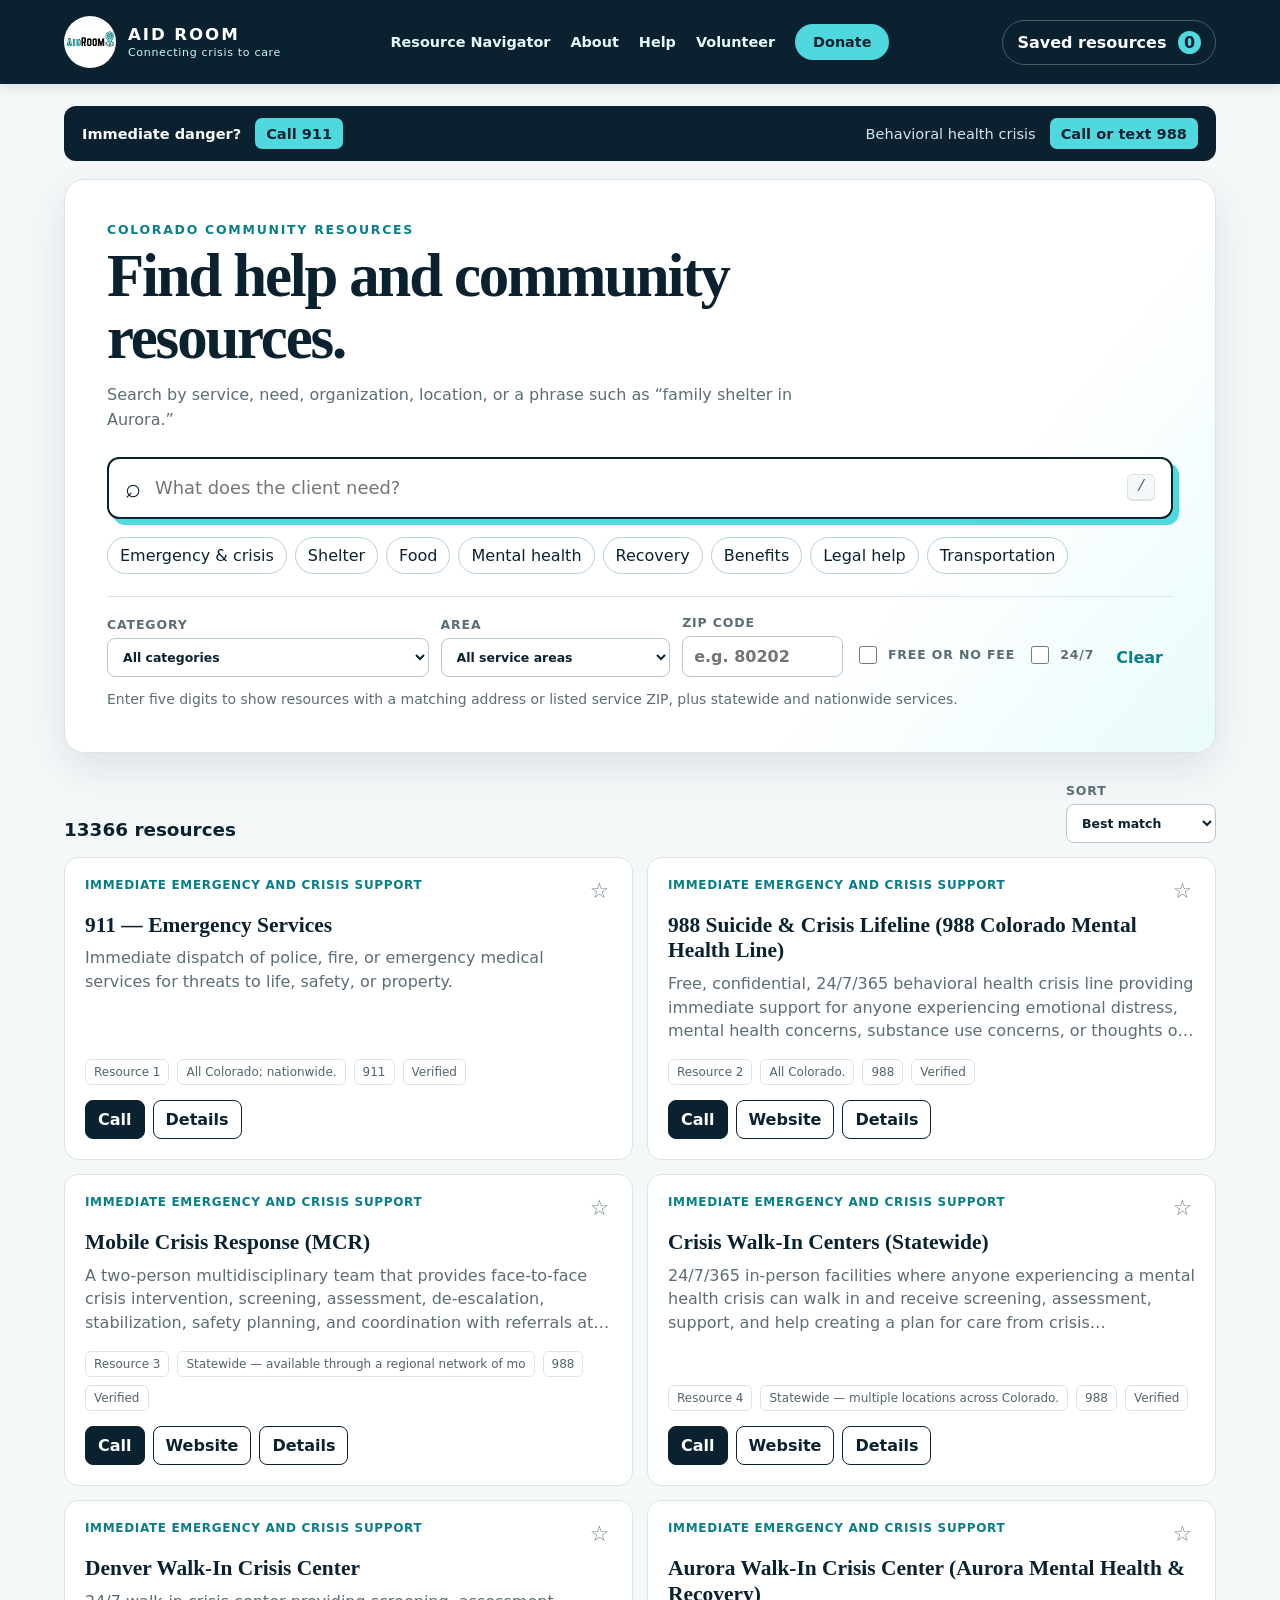
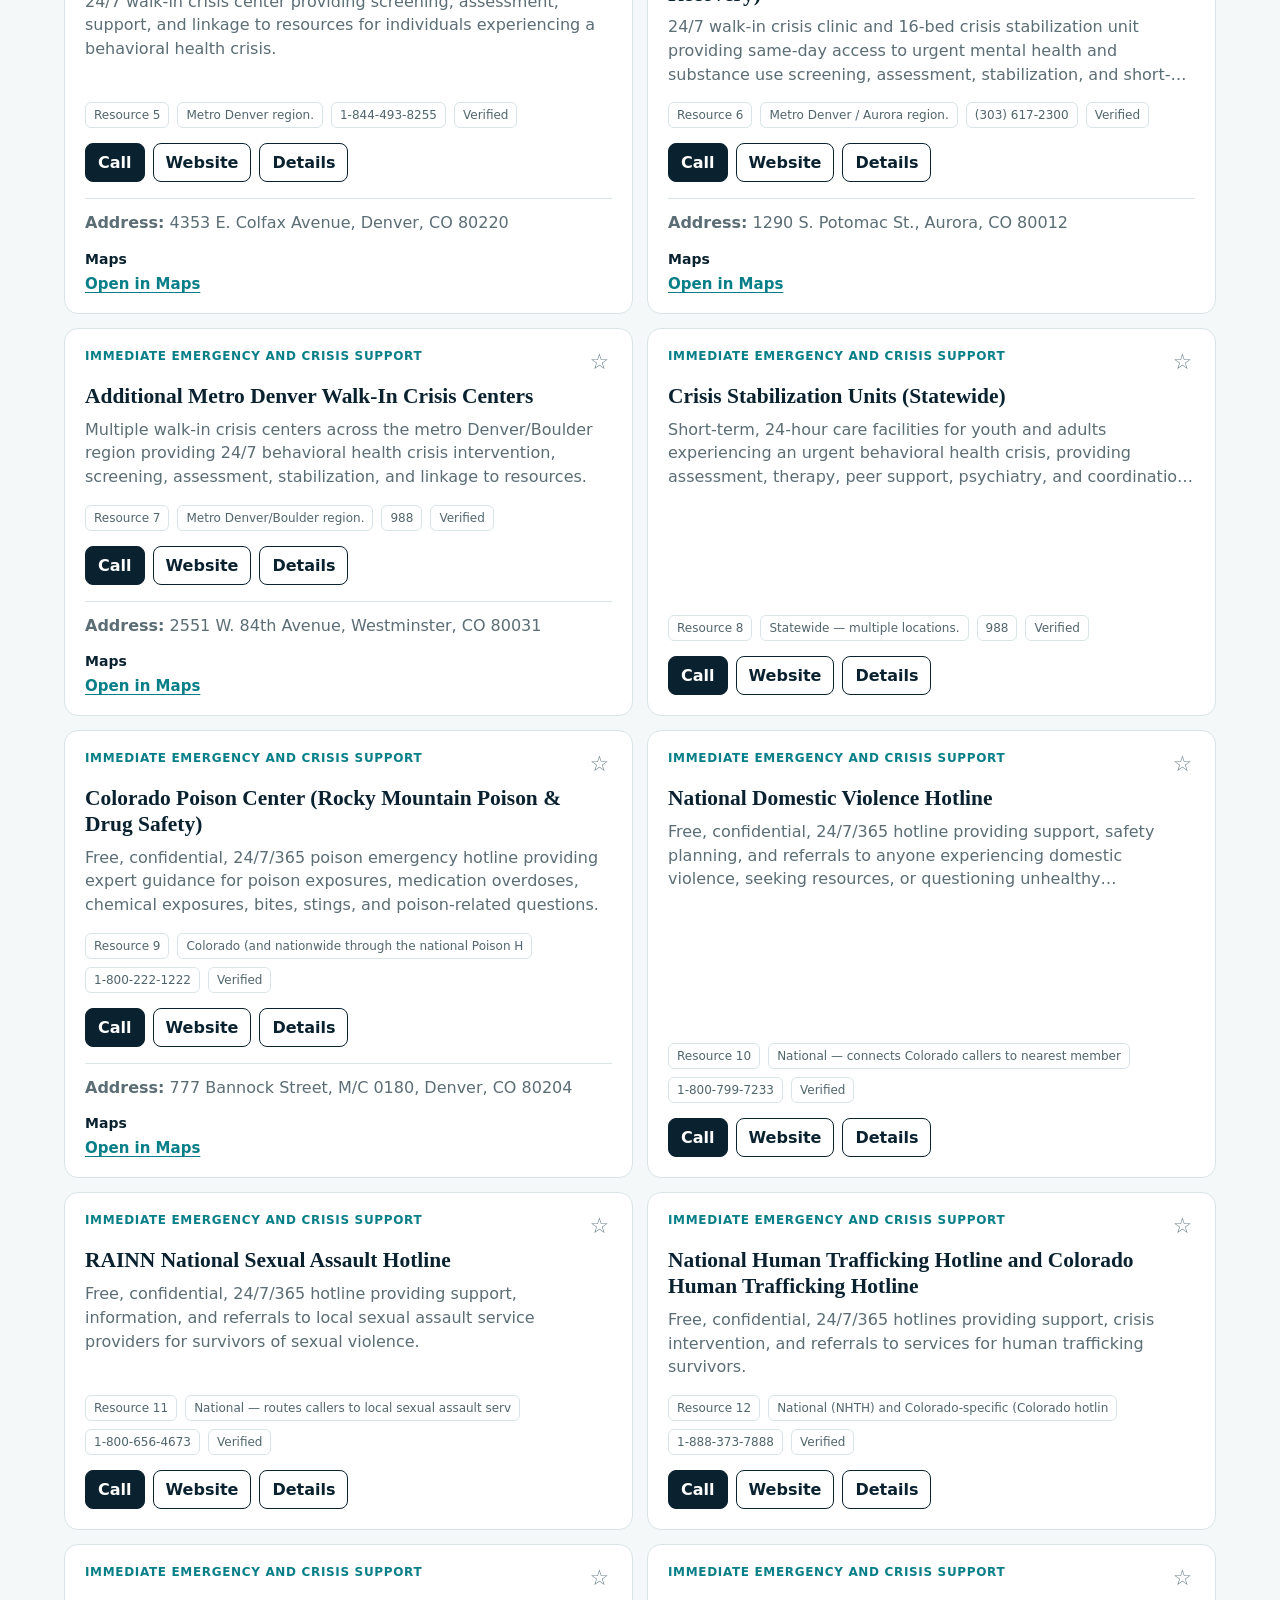
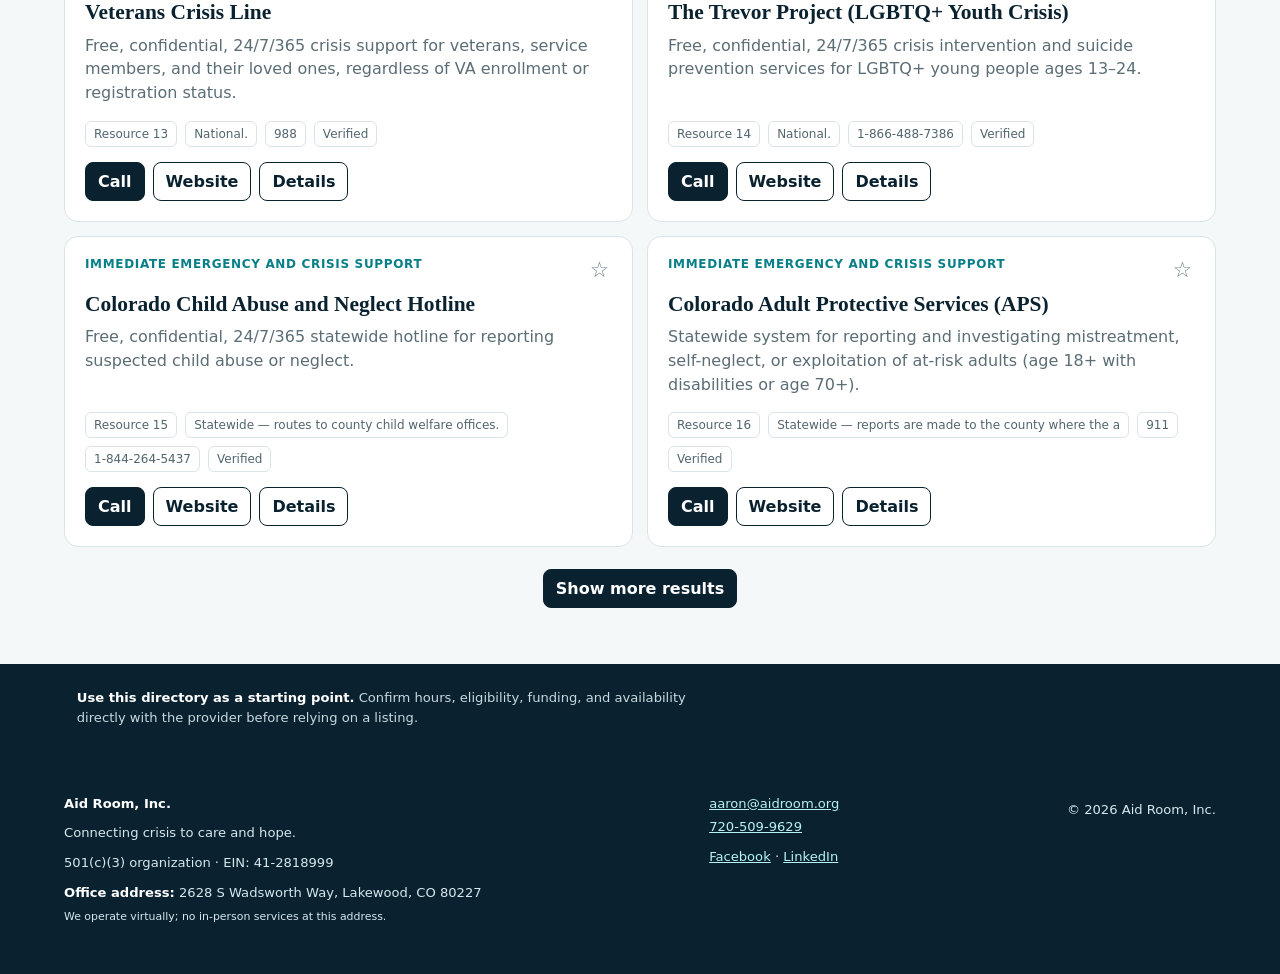
==== commit 51fbb488: "Update footer contact email to aaron@aidroom.org" ====
--- a/index.html
+++ b/index.html
@@ -22,9 +22,28 @@
   <title>Aid Room Community Resource Directory</title>
   <meta name="description" content="Search Colorado and Denver metro community resources for housing, food, recovery, benefits, healthcare, and other needs.">
   
-  <link rel="stylesheet" href="styles.css"><link rel="stylesheet" href="site.css?v=20261010-help1">
+  <style id="directoryStyles">:root{--ink:#0a2230;--muted:#5b6d75;--aqua:#50d8df;--aqua-dark:#087f88;--pale:#e9fbfc;--line:#d9e4e7;--paper:#fff;--wash:#f5f8f9;--warn:#9b5a00;--warn-bg:#fff4dc;--shadow:0 14px 38px rgba(10,34,48,.10);font-family:Inter,ui-sans-serif,system-ui,-apple-system,BlinkMacSystemFont,"Segoe UI",sans-serif;color:var(--ink);background:var(--wash);font-size:16px}
+*{box-sizing:border-box}body{margin:0;min-width:320px}button,input,select{font:inherit}button,a,select{touch-action:manipulation}.topbar{height:76px;padding:0 clamp(20px,5vw,72px);display:flex;align-items:center;justify-content:space-between;background:var(--ink);color:white;position:sticky;top:0;z-index:20;box-shadow:0 2px 14px rgba(0,0,0,.12)}.brand{display:flex;align-items:center;gap:12px;letter-spacing:.12em}.brand-mark{display:grid;place-items:center;width:38px;height:38px;border-radius:50% 50% 50% 8px;transform:rotate(-45deg);background:var(--aqua);color:var(--ink);font-size:23px;font-weight:900}.brand-mark::first-letter{transform:rotate(45deg)}.brand span:last-child{display:flex;flex-direction:column}.brand strong{font-size:1.04rem}.brand small{font-size:.69rem;letter-spacing:.06em;color:#c7f7f8;margin-top:2px}.shortlist-button{border:1px solid rgba(255,255,255,.25);background:transparent;color:white;padding:10px 14px;border-radius:999px;cursor:pointer;font-weight:700}.shortlist-button span{display:inline-grid;place-items:center;min-width:23px;height:23px;margin-left:6px;border-radius:50%;background:var(--aqua);color:var(--ink)}main{max-width:1240px;margin:auto;padding:22px clamp(16px,4vw,44px) 56px}.emergency{display:flex;align-items:center;gap:14px;padding:12px 18px;background:var(--ink);color:white;border-radius:12px;margin-bottom:18px;font-size:.91rem}.emergency a{color:var(--ink);background:var(--aqua);text-decoration:none;font-weight:800;padding:7px 11px;border-radius:7px}.emergency span{margin-left:auto;color:#d7e4e8}.search-panel{background:linear-gradient(130deg,var(--paper) 72%,var(--pale));border:1px solid var(--line);border-radius:20px;padding:clamp(22px,4vw,42px);box-shadow:var(--shadow)}.intro{max-width:760px}.eyebrow{margin:0 0 8px;text-transform:uppercase;letter-spacing:.14em;color:var(--aqua-dark);font-size:.78rem;font-weight:800}.intro h1{font-family:Georgia,"Times New Roman",serif;font-size:clamp(2rem,5vw,3.8rem);line-height:1.02;letter-spacing:-.035em;margin:0}.intro>p:last-child{color:var(--muted);max-width:690px;line-height:1.55;margin:14px 0 24px}.search-box{height:62px;border:2px solid var(--ink);border-radius:12px;background:white;display:flex;align-items:center;padding:0 16px;gap:12px;box-shadow:6px 6px 0 var(--aqua)}.search-box:focus-within{outline:4px solid rgba(80,216,223,.25)}.search-box>span{font-size:1.7rem}.search-box input{border:0;outline:0;width:100%;font-size:1.12rem;color:var(--ink)}kbd{border:1px solid var(--line);border-bottom-width:2px;background:var(--wash);padding:3px 8px;border-radius:5px;color:var(--muted)}.quick-chips{display:flex;gap:8px;flex-wrap:wrap;margin-top:18px}.chip{border:1px solid #b7d0d5;background:white;color:var(--ink);padding:8px 12px;border-radius:999px;cursor:pointer}.chip:hover,.chip[aria-pressed=true]{background:var(--ink);color:white;border-color:var(--ink)}.filters{display:grid;grid-template-columns:1.4fr 1fr auto auto auto;gap:12px;align-items:end;border-top:1px solid var(--line);margin-top:22px;padding-top:18px}.filters label,.results-heading label{font-size:.78rem;text-transform:uppercase;letter-spacing:.07em;font-weight:800;color:var(--muted)}select{display:block;width:100%;margin-top:6px;padding:10px 34px 10px 11px;border:1px solid #b7c9ce;border-radius:8px;background:white;color:var(--ink)}.check{display:flex;align-items:center;gap:8px;padding-bottom:10px;white-space:nowrap}.check input{width:18px;height:18px;accent-color:var(--aqua-dark)}.clear-button{border:0;background:transparent;color:var(--aqua-dark);font-weight:800;padding:10px;cursor:pointer}.results-section{padding-top:30px}.results-heading{display:flex;justify-content:space-between;align-items:end;margin-bottom:14px}.results-heading>div{display:flex;flex-direction:column;gap:3px}.results-heading span{font-size:1.15rem;font-weight:850}.results-heading small{color:var(--muted)}.results-heading select{min-width:150px}.results{display:grid;grid-template-columns:repeat(2,minmax(0,1fr));gap:14px}.card{background:var(--paper);border:1px solid var(--line);border-radius:14px;padding:20px;display:flex;flex-direction:column;min-height:250px;transition:.18s ease}.card:hover{border-color:#9acbd0;transform:translateY(-2px);box-shadow:0 10px 24px rgba(10,34,48,.08)}.card-top{display:flex;justify-content:space-between;gap:12px}.category-tag{display:inline-flex;max-width:80%;color:var(--aqua-dark);font-weight:800;font-size:.75rem;letter-spacing:.055em;text-transform:uppercase}.save-button{border:0;background:transparent;color:#71858d;font-size:1.35rem;cursor:pointer;padding:0 3px}.save-button[aria-pressed=true]{color:var(--aqua-dark)}.card h2{font-family:Georgia,"Times New Roman",serif;font-size:1.34rem;line-height:1.2;margin:10px 0 8px}.card p{color:var(--muted);line-height:1.48;margin:0 0 16px;display:-webkit-box;-webkit-line-clamp:3;-webkit-box-orient:vertical;overflow:hidden}.meta{display:flex;gap:8px;flex-wrap:wrap;margin-top:auto}.meta span{font-size:.75rem;border:1px solid var(--line);padding:5px 8px;border-radius:6px;color:#51656d}.verify{background:var(--warn-bg);color:var(--warn)!important;border-color:#f2d7a1!important}.card-actions{display:flex;gap:8px;margin-top:15px}.card-actions a,.card-actions button,.load-more,.empty button,.dialog-actions button{border:1px solid var(--ink);background:var(--ink);color:white;text-decoration:none;border-radius:8px;padding:9px 12px;font-weight:800;cursor:pointer}.card-actions .secondary{background:white;color:var(--ink)}.load-more{display:block;margin:22px auto 0}.empty{text-align:center;padding:72px 20px;background:white;border:1px dashed #a9c0c5;border-radius:14px}.empty>span{font-size:3rem;color:var(--aqua-dark)}.empty h2{font-family:Georgia,serif;font-size:1.8rem;margin:8px}.empty p{color:var(--muted);max-width:560px;margin:0 auto 20px}.detail-dialog,.shortlist-dialog{border:0;border-radius:18px;padding:0;width:min(760px,calc(100vw - 24px));max-height:88vh;box-shadow:0 28px 90px rgba(0,0,0,.3)}dialog::backdrop{background:rgba(10,34,48,.62);backdrop-filter:blur(3px)}.dialog-head{position:sticky;top:0;background:var(--ink);color:white;padding:22px 56px 22px 24px;z-index:2}.dialog-head .category-tag{color:var(--aqua)}.dialog-head h2{font-family:Georgia,serif;font-size:1.75rem;line-height:1.15;margin:8px 0}.dialog-head p{margin:0;color:#bdd0d6}.close-dialog{position:absolute;right:16px;top:16px;width:36px;height:36px;border:1px solid rgba(255,255,255,.3);background:transparent;color:white;border-radius:50%;font-size:1.2rem;cursor:pointer}.dialog-body{padding:24px}.dialog-summary{font-size:1.05rem;line-height:1.6}.field-grid{display:grid;grid-template-columns:170px 1fr;border-top:1px solid var(--line);margin-top:20px}.field-grid dt,.field-grid dd{margin:0;padding:12px 0;border-bottom:1px solid var(--line);line-height:1.48}.field-grid dt{font-weight:800;color:#445a63;padding-right:18px;text-transform:capitalize}.dialog-actions{display:flex;gap:8px;flex-wrap:wrap;margin-top:20px}.dialog-actions .secondary{background:white;color:var(--ink)}.shortlist-item{padding:14px 0;border-bottom:1px solid var(--line);display:flex;justify-content:space-between;gap:14px}.shortlist-item strong{display:block}.shortlist-item small{color:var(--muted)}.remove-item{border:0;background:transparent;color:#9a3943;cursor:pointer}.shortlist-empty{padding:40px 0;text-align:center;color:var(--muted)}.toast{position:fixed;left:50%;bottom:24px;transform:translate(-50%,20px);background:var(--ink);color:white;padding:11px 16px;border-radius:999px;opacity:0;pointer-events:none;transition:.2s;z-index:50}.toast.show{opacity:1;transform:translate(-50%,0)}footer{background:var(--ink);color:#c8d9de;padding:24px clamp(20px,6vw,80px);display:flex;justify-content:space-between;gap:28px;font-size:.82rem;line-height:1.5}footer p{margin:0;max-width:610px}footer strong{color:white}@media(max-width:850px){.filters{grid-template-columns:1fr 1fr}.check{padding:4px 0}.results{grid-template-columns:1fr}.emergency{flex-wrap:wrap}.emergency span{margin-left:0}.search-panel{padding:24px}.intro h1{font-size:2.45rem}footer{flex-direction:column}.field-grid{grid-template-columns:1fr}.field-grid dt{border-bottom:0;padding-bottom:2px}.field-grid dd{padding-top:0}}@media(max-width:540px){.topbar{height:66px;padding:0 14px}.brand small{display:none}.shortlist-button{padding:8px 10px;font-size:.82rem}main{padding:14px 12px 42px}.emergency{font-size:.82rem;gap:8px;padding:10px}.emergency strong{width:100%}.search-panel{border-radius:14px;padding:20px 16px}.intro h1{font-size:2.1rem}.search-box{height:56px;padding:0 12px}.search-box input{font-size:1rem}kbd{display:none}.filters{grid-template-columns:1fr}.results-heading{align-items:center}.results-heading label{width:126px}.card{padding:17px}.field-grid{display:block}.field-grid dt{padding-top:14px}.dialog-body{padding:18px}}
+@media(prefers-reduced-motion:reduce){*{scroll-behavior:auto!important;transition:none!important}}
+
+.filters{grid-template-columns:minmax(0,1.4fr) minmax(0,1fr) minmax(110px,.7fr) auto auto auto}.filters>label{min-width:0}.filters input[type=text]{display:block;width:100%;margin-top:6px;padding:10px 11px;border:1px solid #b7c9ce;border-radius:8px;background:white;color:var(--ink);font-size:1rem;letter-spacing:normal}.filters input[aria-invalid=true]{border-color:#a42b39}.zip-help{font-size:.875rem;color:var(--muted);line-height:1.5;margin:12px 0 0}@media(max-width:1050px){.filters{grid-template-columns:repeat(3,minmax(0,1fr))}}@media(max-width:850px){.filters{grid-template-columns:repeat(2,minmax(0,1fr))}}@media(max-width:540px){.filters{grid-template-columns:1fr}}
+
+.maps-section{border-top:1px solid var(--line);margin-top:16px;padding-top:12px}.maps-section h3{font-size:.875rem;margin:0 0 7px;color:var(--ink)}.maps-section a{color:var(--aqua-dark);font-size:.9375rem;font-weight:700;text-underline-offset:3px}.maps-section a:focus-visible{outline:3px solid var(--aqua-dark);outline-offset:4px}
+#mapsLocation{display:block;width:100%;margin-top:10px;padding:12px;border:1px solid #b7c9ce;border-radius:8px;font:inherit;line-height:1.5;color:var(--ink);background:var(--wash);resize:vertical}#mapsStatus{line-height:1.5;color:var(--aqua-dark);font-weight:600}.dialog-actions a[hidden]{display:none}
+
+.brand{text-decoration:none;color:white}.topbar{height:auto;min-height:82px;gap:20px;flex-wrap:wrap;padding-top:16px;padding-bottom:16px}.site-nav{display:flex;gap:20px;flex-wrap:wrap;align-items:center}.site-nav a{color:#e7fafb;text-decoration:none;font-size:.9rem;font-weight:650}.site-nav a:hover{text-decoration:underline;text-underline-offset:5px}.site-nav a:last-child{background:var(--aqua);color:var(--ink);padding:10px 18px;border-radius:30px}.story-hero{padding:clamp(30px,6vw,72px) clamp(24px,5vw,60px);border-radius:24px;background:linear-gradient(135deg,#e9fbfc,#fff);border:1px solid var(--line);margin-bottom:30px}.story-hero h1{font:clamp(2.4rem,5vw,4.4rem)/1.07 Georgia,serif;letter-spacing:-.04em;max-width:920px;margin:12px 0 24px}.story-hero>p:last-child{font-size:1.2rem;line-height:1.7;max-width:740px;color:var(--muted)}.story-section{padding:24px 0;line-height:1.8}.story-section h2{font:2rem Georgia,serif;line-height:1.2}.story-section>p{max-width:850px}.story-grid{display:grid;grid-template-columns:repeat(3,1fr);gap:18px}.story-card{background:white;border:1px solid var(--line);border-radius:18px;padding:24px}.story-card h3{line-height:1.3;margin:0 0 12px}.story-card p{color:var(--muted);margin:0}.action{display:inline-block;background:var(--ink);color:white;border-radius:10px;padding:12px 22px;margin:8px 8px 8px 0;text-decoration:none;font-weight:700}.action:hover{background:var(--aqua-dark)}.site-footer{background:var(--ink);color:#d6e7ed;display:flex;justify-content:space-between;gap:30px;padding:40px clamp(20px,5vw,72px);line-height:1.8}.site-footer a{color:#b7f2f4}.site-footer p{margin:6px 0}.skip{position:fixed;top:-100px;left:12px;background:white;padding:12px;z-index:100}.skip:focus{top:12px}a:focus-visible{outline:3px solid #087f88;outline-offset:5px}@media(max-width:900px){.story-grid{grid-template-columns:repeat(2,1fr)}.topbar{position:relative}.site-nav{gap:14px}.site-footer{flex-wrap:wrap}}@media(max-width:560px){.story-grid{grid-template-columns:1fr}.site-nav{gap:12px}.site-nav a{font-size:.82rem}.story-hero{padding:28px 22px}.story-hero h1{font-size:2.5rem}.emergency{flex-wrap:wrap}.site-footer{flex-direction:column}}
+.site-logo{width:52px;height:52px;object-fit:contain;border-radius:50%;background:white}.search-box{min-width:0}.search-box input{min-width:0}@media(max-width:560px){.site-nav{column-gap:14px;row-gap:12px}.site-logo{width:42px;height:42px}}@media(max-width:560px){.results-heading{gap:12px}.results-heading>div{min-width:0;overflow-wrap:anywhere}.results-heading label{flex:0 0 126px}.results-heading select{width:126px;min-width:0}}
+
+/* Shared navigation keeps the same position on every page. */
+.topbar{display:grid;grid-template-columns:minmax(220px,1fr) auto minmax(150px,1fr);width:100%;column-gap:24px}.topbar>.brand{grid-column:1;justify-self:start;white-space:nowrap}.topbar>.site-nav{grid-column:2;justify-self:center;flex-wrap:nowrap}.topbar>.shortlist-button{grid-column:3;justify-self:end}
+@media(max-width:1150px){.topbar{grid-template-columns:1fr auto;row-gap:18px}.topbar>.brand{grid-column:1;grid-row:1}.topbar>.shortlist-button{grid-column:2;grid-row:1}.topbar>.site-nav{grid-column:1/-1;grid-row:2;justify-self:center;justify-content:center;flex-wrap:wrap}}
+.intake-frame{display:block;width:100%;height:1600px;border:0;background:white;border-radius:18px}.intake-contact{margin:20px 0}.intake-loading{color:var(--muted)}
+
+@media(max-width:560px){.intake-frame{height:1900px}}
+
+</style>
   <style>.card-actions{flex-wrap:wrap}</style>
-<link rel="icon" href="/favicon.ico" sizes="any"><link rel="icon" type="image/png" sizes="192x192" href="/favicon.png"><link rel="apple-touch-icon" sizes="180x180" href="/apple-touch-icon.png"><script src="activity.js?v=20261011-1" defer></script></head>
+<link rel="icon" href="/favicon.ico" sizes="any"><link rel="icon" type="image/png" sizes="192x192" href="/favicon.png"><link rel="apple-touch-icon" sizes="180x180" href="/apple-touch-icon.png"><script src="activity.js?v=20261014-settledcounts" defer></script></head>
 <body><a class="skip" href="#content">Skip to content</a>
   <header class="topbar">
     <a class="brand" href="index.html" aria-label="Aid Room home"><img class="site-logo" src="logo.png" alt="" width="52" height="52"><span><strong>AID ROOM</strong><small>Connecting crisis to care</small></span></a><nav class="site-nav" aria-label="Main navigation"><a href="index.html">Resource Navigator</a><a href="about.html">About</a><a href="help.html">Help</a><a href="volunteer.html">Volunteer</a><a href="donate.html">Donate</a></nav>
@@ -81,7 +100,7 @@
 
   <footer>
     <p><strong>Use this directory as a starting point.</strong> Confirm hours, eligibility, funding, and availability directly with the provider before relying on a listing.</p>
-  </footer><footer class="site-footer"><div><strong>Aid Room, Inc.</strong><p>Connecting crisis to care and hope.</p><p>501(c)(3) organization · EIN: 41-2818999</p><!-- Temporary office address for organization verification; remove this paragraph when requested. --><p data-temporary-office-address><strong>Office address:</strong> 2628 S Wadsworth Way, Lakewood, CO 80227<br><small>We operate virtually; no in-person services at this address.</small></p></div><div><a href="mailto:aidroominc@gmail.com">aidroominc@gmail.com</a><br><a href="tel:7205099629">720-509-9629</a><p><a href="https://www.facebook.com/aidroom" target="_blank" rel="noopener">Facebook</a> · <a href="https://www.linkedin.com/company/aid-room" target="_blank" rel="noopener">LinkedIn</a></p></div><div><p>© 2026 Aid Room, Inc.</p></div></footer>
+  </footer><footer class="site-footer"><div><strong>Aid Room, Inc.</strong><p>Connecting crisis to care and hope.</p><p>501(c)(3) organization · EIN: 41-2818999</p><!-- Temporary office address for organization verification; remove this paragraph when requested. --><p data-temporary-office-address><strong>Office address:</strong> 2628 S Wadsworth Way, Lakewood, CO 80227<br><small>We operate virtually; no in-person services at this address.</small></p></div><div><a href="mailto:aaron@aidroom.org">aaron@aidroom.org</a><br><a href="tel:7205099629">720-509-9629</a><p><a href="https://www.facebook.com/aidroom" target="_blank" rel="noopener">Facebook</a> · <a href="https://www.linkedin.com/company/aid-room" target="_blank" rel="noopener">LinkedIn</a></p></div><div><p>© 2026 Aid Room, Inc.</p></div></footer>
 
   <dialog id="detailDialog" class="detail-dialog"><div id="detailContent"></div></dialog>
   <dialog id="shortlistDialog" class="shortlist-dialog"><div id="shortlistContent"></div></dialog>
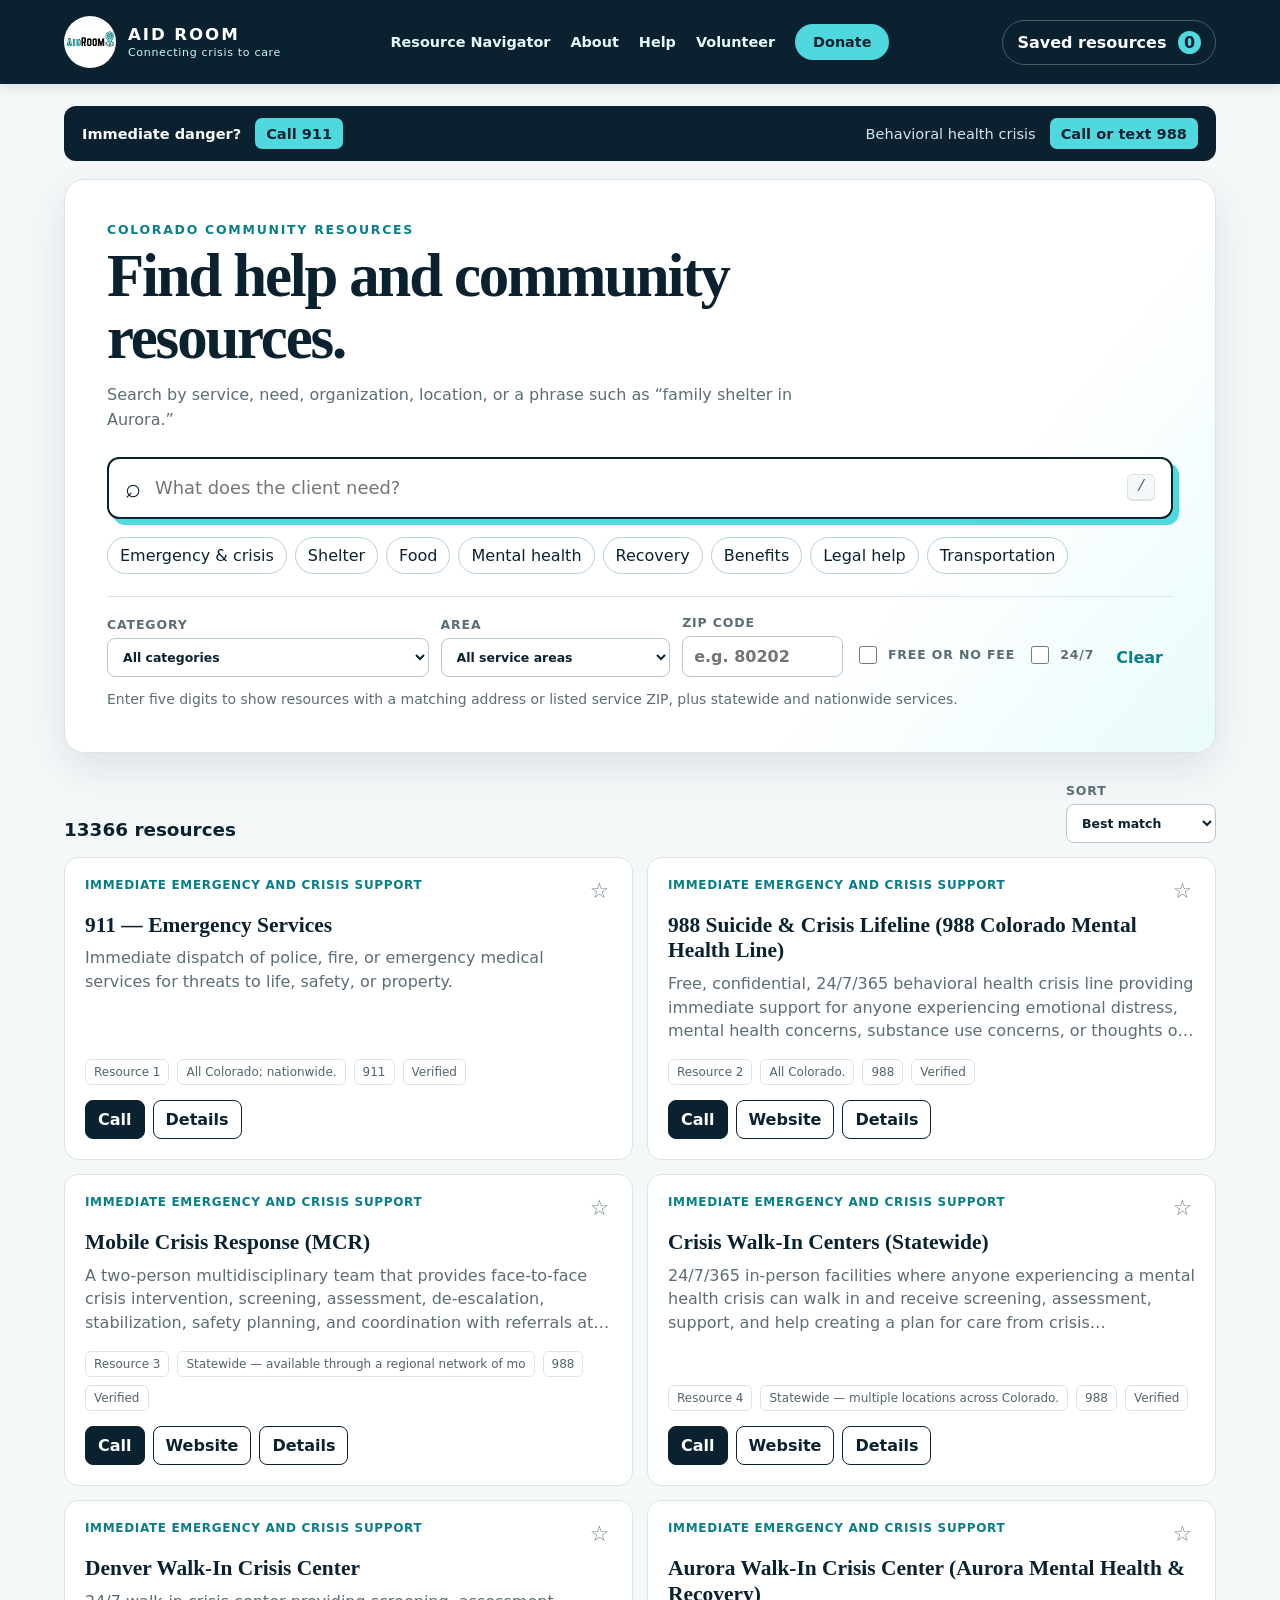
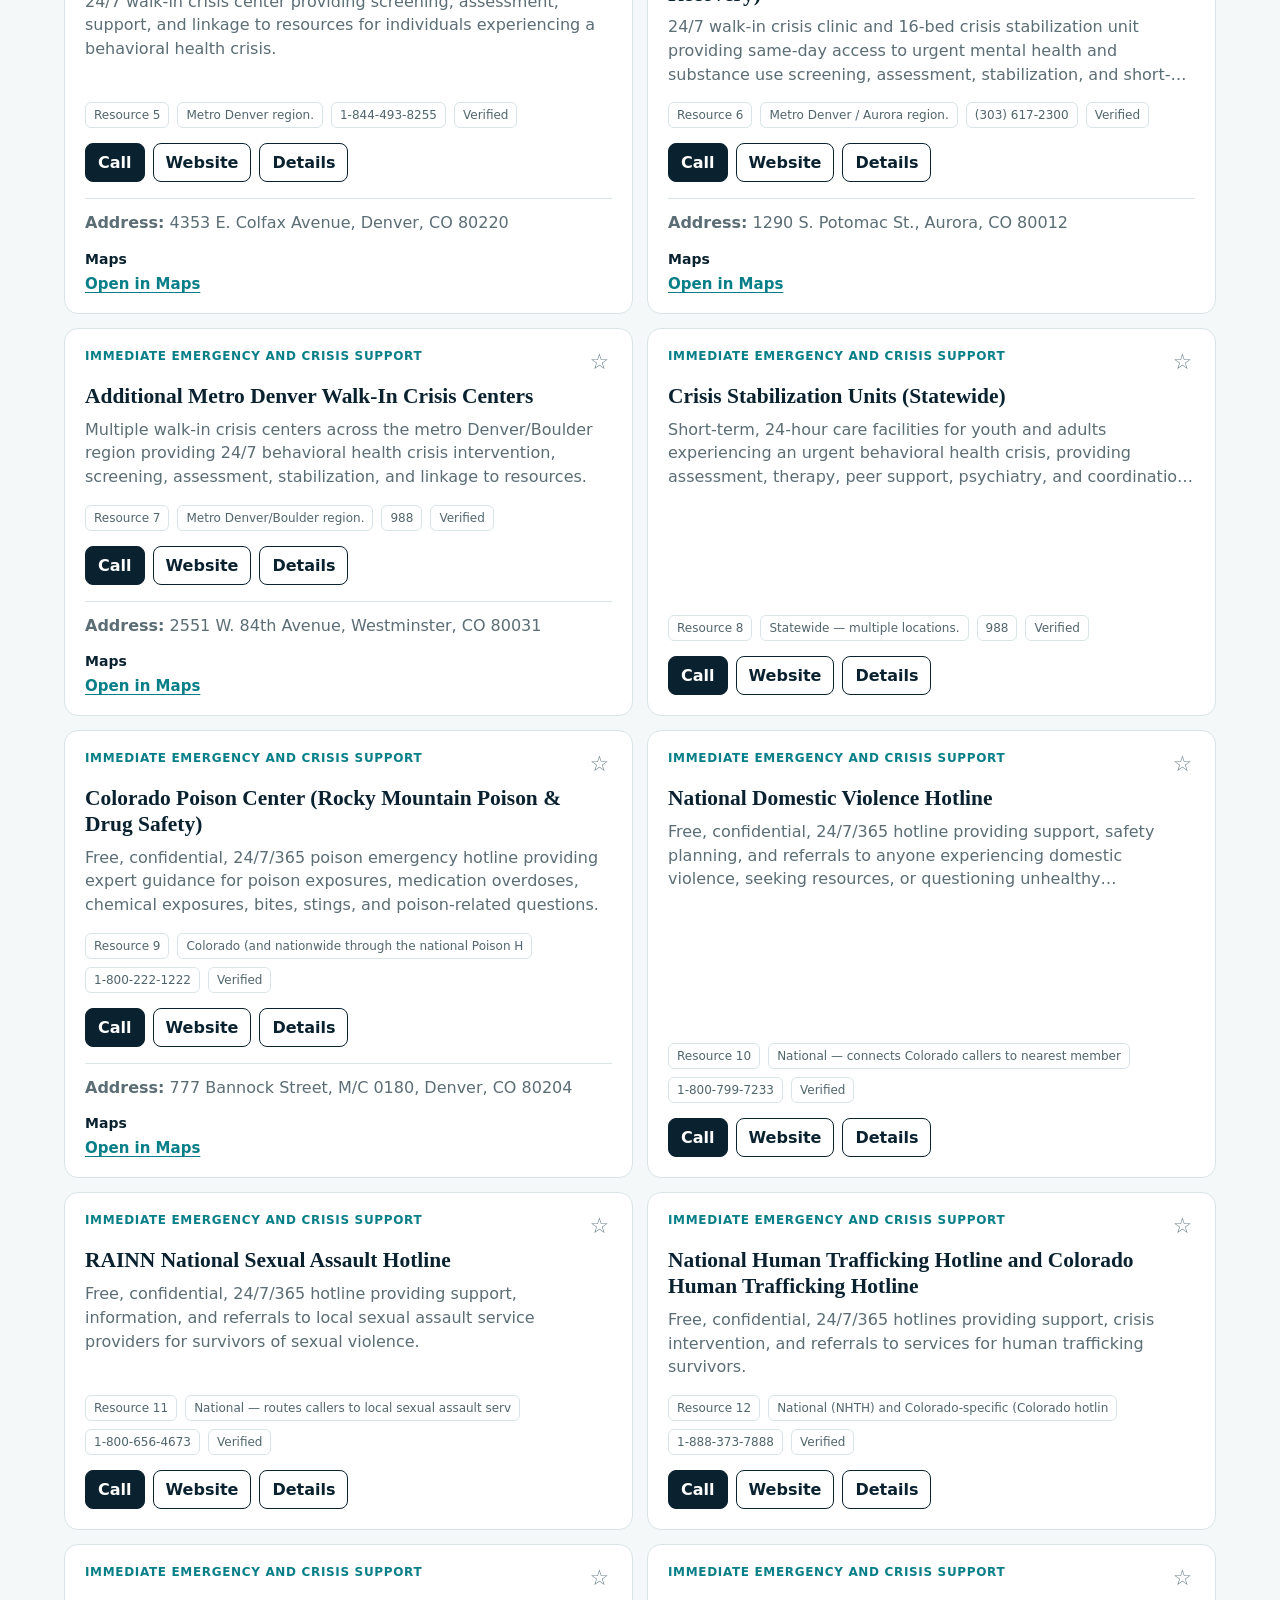
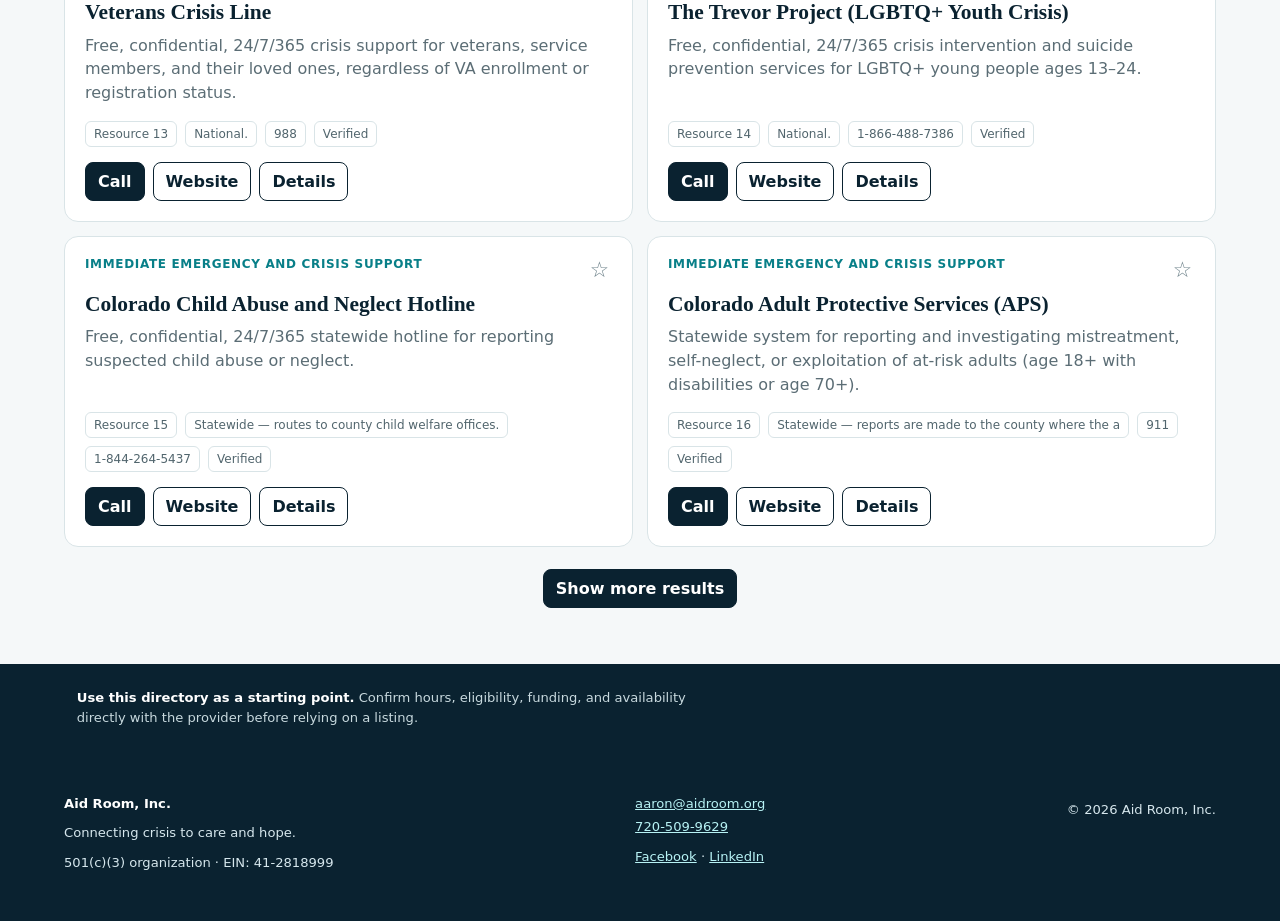
==== commit fa9b2816: "Remove temporary office address from site footers" ====
--- a/index.html
+++ b/index.html
@@ -100,13 +100,13 @@
 
   <footer>
     <p><strong>Use this directory as a starting point.</strong> Confirm hours, eligibility, funding, and availability directly with the provider before relying on a listing.</p>
-  </footer><footer class="site-footer"><div><strong>Aid Room, Inc.</strong><p>Connecting crisis to care and hope.</p><p>501(c)(3) organization · EIN: 41-2818999</p><!-- Temporary office address for organization verification; remove this paragraph when requested. --><p data-temporary-office-address><strong>Office address:</strong> 2628 S Wadsworth Way, Lakewood, CO 80227<br><small>We operate virtually; no in-person services at this address.</small></p></div><div><a href="mailto:aaron@aidroom.org">aaron@aidroom.org</a><br><a href="tel:7205099629">720-509-9629</a><p><a href="https://www.facebook.com/aidroom" target="_blank" rel="noopener">Facebook</a> · <a href="https://www.linkedin.com/company/aid-room" target="_blank" rel="noopener">LinkedIn</a></p></div><div><p>© 2026 Aid Room, Inc.</p></div></footer>
+  </footer><footer class="site-footer"><div><strong>Aid Room, Inc.</strong><p>Connecting crisis to care and hope.</p><p>501(c)(3) organization · EIN: 41-2818999</p></div><div><a href="mailto:aaron@aidroom.org">aaron@aidroom.org</a><br><a href="tel:7205099629">720-509-9629</a><p><a href="https://www.facebook.com/aidroom" target="_blank" rel="noopener">Facebook</a> · <a href="https://www.linkedin.com/company/aid-room" target="_blank" rel="noopener">LinkedIn</a></p></div><div><p>© 2026 Aid Room, Inc.</p></div></footer>
 
   <dialog id="detailDialog" class="detail-dialog"><div id="detailContent"></div></dialog>
   <dialog id="shortlistDialog" class="shortlist-dialog"><div id="shortlistContent"></div></dialog>
   <div id="toast" class="toast" role="status" aria-live="polite"></div>
 <script type="application/json" id="directoryBootstrap" data-total="13366">[{"id":"resource-1-1","number":1,"title":"911 — Emergency Services","category":"Immediate Emergency and Crisis Support","categoryNumber":1,"summary":"Immediate dispatch of police, fire, or emergency medical services for threats to life, safety, or property.","phones":["911"],"emails":[],"urls":[],"fields":{"physical address":"N/A — dispatched to caller location.","geographic service area":"All Colorado; nationwide."},"_file":"resources.json","_mapAddress":"","_pin":null},{"id":"resource-2-2","number":2,"title":"988 Suicide & Crisis Lifeline (988 Colorado Mental Health Line)","category":"Immediate Emergency and Crisis Support","categoryNumber":1,"summary":"Free, confidential, 24/7/365 behavioral health crisis line providing immediate support for anyone experiencing emotional distress, mental health concerns, substance use concerns, or thoughts of suicide.","phones":["988"],"emails":[],"urls":["https://www.988colorado.com/en"],"fields":{"physical address":"N/A — telephone, text, and online service. Walk-in center locations available statewide.","geographic service area":"All Colorado."},"_file":"resources.json","_mapAddress":"","_pin":null},{"id":"resource-3-3","number":3,"title":"Mobile Crisis Response (MCR)","category":"Immediate Emergency and Crisis Support","categoryNumber":1,"summary":"A two-person multidisciplinary team that provides face-to-face crisis intervention, screening, assessment, de-escalation, stabilization, safety planning, and coordination with referrals at a person's community- based location.","phones":["988"],"emails":[],"urls":["https://hcpf.colorado.gov/mobilecrisisresponse"],"fields":{"physical address":"N/A — team responds to the individual's location in the community.","geographic service area":"Statewide — available through a regional network of mobile crisis providers."},"_file":"resources.json","_mapAddress":"","_pin":null},{"id":"resource-4-4","number":4,"title":"Crisis Walk-In Centers (Statewide)","category":"Immediate Emergency and Crisis Support","categoryNumber":1,"summary":"24/7/365 in-person facilities where anyone experiencing a mental health crisis can walk in and receive screening, assessment, support, and help creating a plan for care from crisis professionals.","phones":["988"],"emails":[],"urls":["https://bha.colorado.gov/behavioral-health/crisis"],"fields":{"physical address":"See specific locations below (Resources 5–7 for metro Denver area). For a full directory, visit the OwnPath Care Directory at ownpath.co.","geographic service area":"Statewide — multiple locations across Colorado."},"_file":"resources.json","_mapAddress":"","_pin":null},{"id":"resource-5-5","number":5,"title":"Denver Walk-In Crisis Center","category":"Immediate Emergency and Crisis Support","categoryNumber":1,"summary":"24/7 walk-in crisis center providing screening, assessment, support, and linkage to resources for individuals experiencing a behavioral health crisis.","phones":["1-844-493-8255"],"emails":[],"urls":["https://bha.colorado.gov/behavioral-health/crisis"],"fields":{"physical address":"4353 E. Colfax Avenue, Denver, CO 80220","geographic service area":"Metro Denver region."},"_file":"resources.json","_mapAddress":"4353 E. Colfax Avenue, Denver, CO 80220","_pin":{"lat":39.7401933,"lon":-104.9360545}},{"id":"resource-6-6","number":6,"title":"Aurora Walk-In Crisis Center (Aurora Mental Health & Recovery)","category":"Immediate Emergency and Crisis Support","categoryNumber":1,"summary":"24/7 walk-in crisis clinic and 16-bed crisis stabilization unit providing same-day access to urgent mental health and substance use screening, assessment, stabilization, and short-term bed-based services for adults.","phones":["(303) 617-2300"],"emails":[],"urls":["https://www.auroramhr.org/get-help/crisis-services/"],"fields":{"physical address":"1290 S. Potomac St., Aurora, CO 80012 (Potomac Pavilion, North Entrance)","geographic service area":"Metro Denver / Aurora region."},"_file":"resources.json","_mapAddress":"1290 S. Potomac St., Aurora, CO 80012","_pin":{"lat":39.6931374,"lon":-104.8314469}},{"id":"resource-7-7","number":7,"title":"Additional Metro Denver Walk-In Crisis Centers","category":"Immediate Emergency and Crisis Support","categoryNumber":1,"summary":"Multiple walk-in crisis centers across the metro Denver/Boulder region providing 24/7 behavioral health crisis intervention, screening, assessment, stabilization, and linkage to resources.","phones":["988"],"emails":[],"urls":["https://bha.colorado.gov/behavioral-health/crisis"],"fields":{"physical address":"","geographic service area":"Metro Denver/Boulder region."},"_file":"resources.json","_mapAddress":"2551 W. 84th Avenue, Westminster, CO 80031","_pin":{"lat":39.8491113,"lon":-105.0178468}},{"id":"resource-8-8","number":8,"title":"Crisis Stabilization Units (Statewide)","category":"Immediate Emergency and Crisis Support","categoryNumber":1,"summary":"Short-term, 24-hour care facilities for youth and adults experiencing an urgent behavioral health crisis, providing assessment, therapy, peer support, psychiatry, and coordination of ongoing treatment. CSUs are not hospitals.","phones":["988"],"emails":[],"urls":["https://bha.colorado.gov/behavioral-health/crisis"],"fields":{"physical address":"See OwnPath Care Directory at ownpath.co for locations near the client.","geographic service area":"Statewide — multiple locations."},"_file":"resources.json","_mapAddress":"","_pin":null},{"id":"resource-9-9","number":9,"title":"Colorado Poison Center (Rocky Mountain Poison & Drug Safety)","category":"Immediate Emergency and Crisis Support","categoryNumber":1,"summary":"Free, confidential, 24/7/365 poison emergency hotline providing expert guidance for poison exposures, medication overdoses, chemical exposures, bites, stings, and poison-related questions.","phones":["1-800-222-1222"],"emails":[],"urls":["https://www.copoisoncenter.org/"],"fields":{"physical address":"777 Bannock Street, M/C 0180, Denver, CO 80204 (administrative; do not send clients here — call the hotline).","geographic service area":"Colorado (and nationwide through the national Poison Help line)."},"_file":"resources.json","_mapAddress":"777 Bannock Street, M/C 0180, Denver, CO 80204","_pin":{"lat":39.7281217,"lon":-104.9902907}},{"id":"resource-10-10","number":10,"title":"National Domestic Violence Hotline","category":"Immediate Emergency and Crisis Support","categoryNumber":1,"summary":"Free, confidential, 24/7/365 hotline providing support, safety planning, and referrals to anyone experiencing domestic violence, seeking resources, or questioning unhealthy relationship dynamics.","phones":["1-800-799-7233"],"emails":[],"urls":["https://www.thehotline.org/"],"fields":{"physical address":"N/A — confidential telephone, text, and online service.","geographic service area":"National — connects Colorado callers to nearest member shelter, including Violence Free Colorado affiliates."},"_file":"resources.json","_mapAddress":"","_pin":null},{"id":"resource-11-11","number":11,"title":"RAINN National Sexual Assault Hotline","category":"Immediate Emergency and Crisis Support","categoryNumber":1,"summary":"Free, confidential, 24/7/365 hotline providing support, information, and referrals to local sexual assault service providers for survivors of sexual violence.","phones":["1-800-656-4673"],"emails":[],"urls":["https://rainn.org/"],"fields":{"physical address":"N/A — telephone, text, and online service.","geographic service area":"National — routes callers to local sexual assault service providers."},"_file":"resources.json","_mapAddress":"","_pin":null},{"id":"resource-12-12","number":12,"title":"National Human Trafficking Hotline and Colorado Human Trafficking Hotline","category":"Immediate Emergency and Crisis Support","categoryNumber":1,"summary":"Free, confidential, 24/7/365 hotlines providing support, crisis intervention, and referrals to services for human trafficking survivors.","phones":["1-888-373-7888"],"emails":[],"urls":["https://humantraffickinghotline.org/en/contact"],"fields":{"physical address":"N/A — telephone, text, and online service.","geographic service area":"National (NHTH) and Colorado-specific (Colorado hotline)."},"_file":"resources.json","_mapAddress":"","_pin":null},{"id":"resource-13-13","number":13,"title":"Veterans Crisis Line","category":"Immediate Emergency and Crisis Support","categoryNumber":1,"summary":"Free, confidential, 24/7/365 crisis support for veterans, service members, and their loved ones, regardless of VA enrollment or registration status.","phones":["988"],"emails":[],"urls":["https://www.veteranscrisisline.net/"],"fields":{"physical address":"N/A — telephone, text, and online service.","geographic service area":"National."},"_file":"resources.json","_mapAddress":"","_pin":null},{"id":"resource-14-14","number":14,"title":"The Trevor Project (LGBTQ+ Youth Crisis)","category":"Immediate Emergency and Crisis Support","categoryNumber":1,"summary":"Free, confidential, 24/7/365 crisis intervention and suicide prevention services for LGBTQ+ young people ages 13–24.","phones":["1-866-488-7386"],"emails":[],"urls":["https://www.thetrevorproject.org/"],"fields":{"physical address":"N/A — telephone, text, and online service.","geographic service area":"National."},"_file":"resources.json","_mapAddress":"","_pin":null},{"id":"resource-15-15","number":15,"title":"Colorado Child Abuse and Neglect Hotline","category":"Immediate Emergency and Crisis Support","categoryNumber":1,"summary":"Free, confidential, 24/7/365 statewide hotline for reporting suspected child abuse or neglect.","phones":["1-844-264-5437"],"emails":[],"urls":["https://co4kids.org/"],"fields":{"physical address":"N/A — telephone service.","geographic service area":"Statewide — routes to county child welfare offices."},"_file":"resources.json","_mapAddress":"","_pin":null},{"id":"resource-16-16","number":16,"title":"Colorado Adult Protective Services (APS)","category":"Immediate Emergency and Crisis Support","categoryNumber":1,"summary":"Statewide system for reporting and investigating mistreatment, self-neglect, or exploitation of at-risk adults (age 18+ with disabilities or age 70+).","phones":["911"],"emails":[],"urls":["https://cdhs.colorado.gov/aps"],"fields":{"physical address":"N/A — contact county department.","geographic service area":"Statewide — reports are made to the county where the at-risk adult resides."},"_file":"resources.json","_mapAddress":"","_pin":null}]</script>
-  <script src="app.js?v=20261014-performance2" defer></script>
+  <script src="app.js?v=20261018-provider-websites" defer></script>
 </body>
 </html>
 
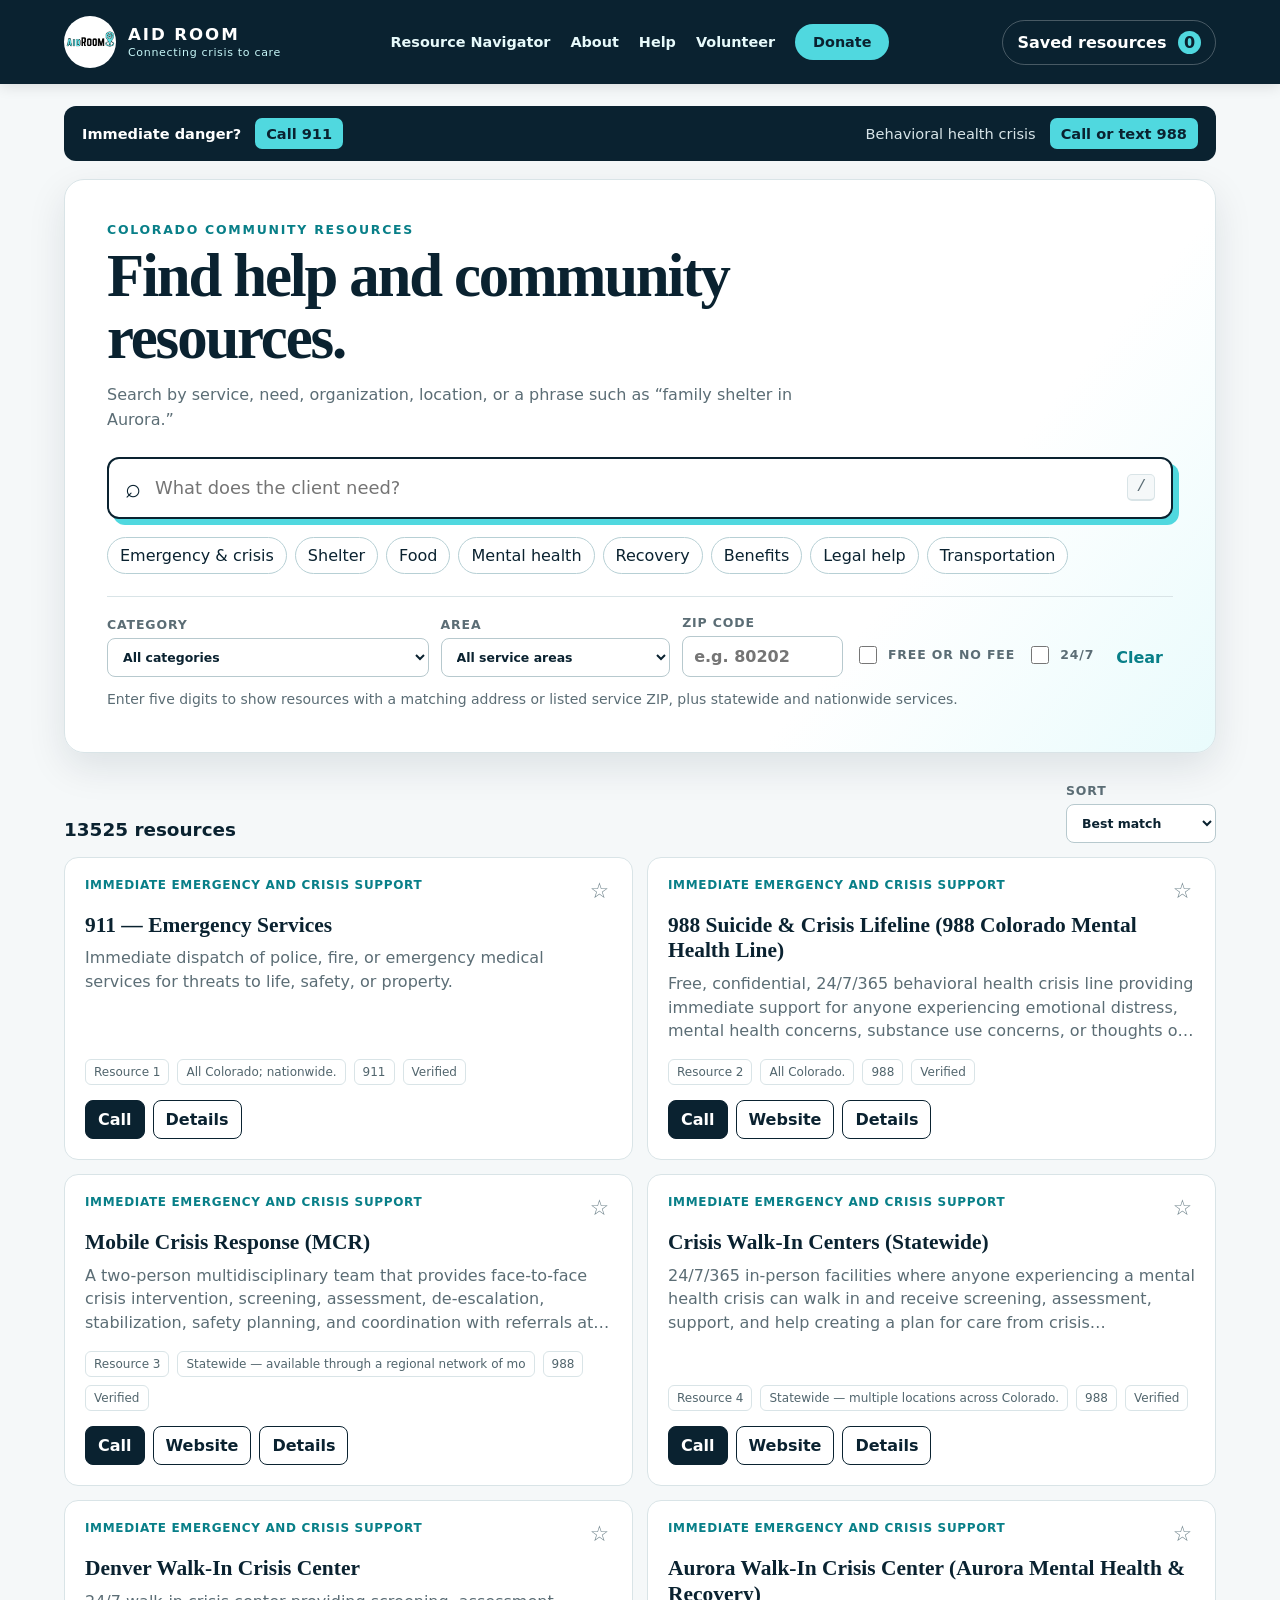
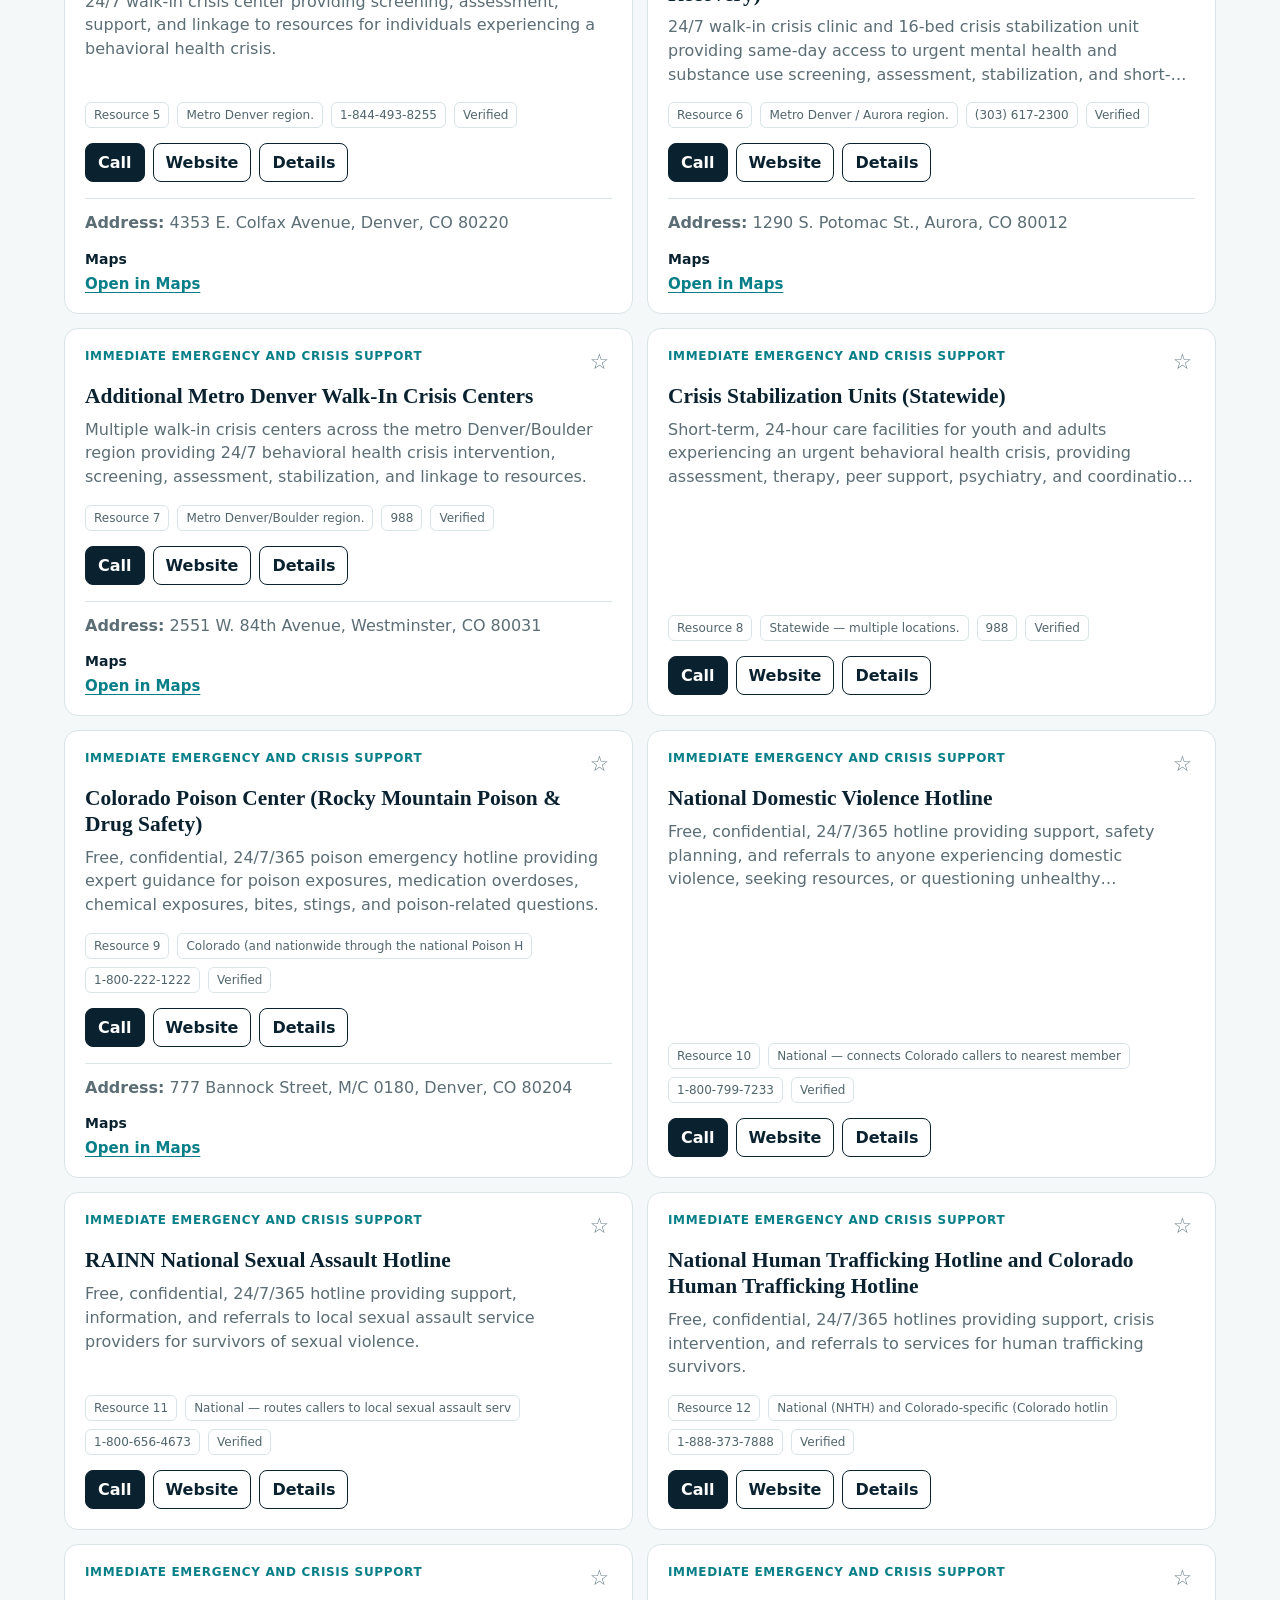
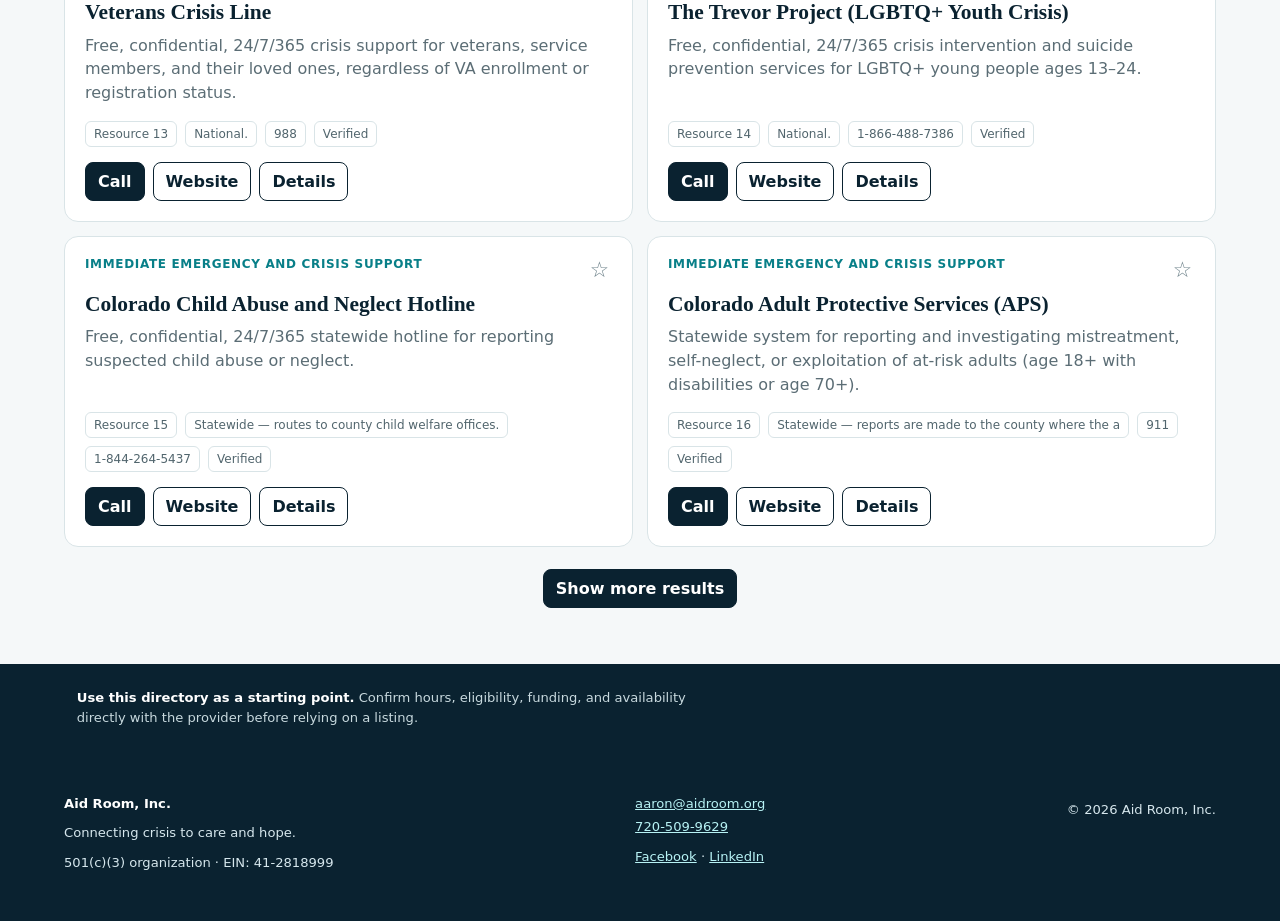
==== commit a6716355: "Add Colorado hospitals and emergency rooms to Resource Navigator" ====
--- a/index.html
+++ b/index.html
@@ -73,7 +73,7 @@
       </label>
       <div class="quick-chips" id="quickChips" aria-label="Common searches"><button class="chip" type="button" aria-pressed="false">Emergency &amp; crisis</button><button class="chip" type="button" aria-pressed="false">Shelter</button><button class="chip" type="button" aria-pressed="false">Food</button><button class="chip" type="button" aria-pressed="false">Mental health</button><button class="chip" type="button" aria-pressed="false">Recovery</button><button class="chip" type="button" aria-pressed="false">Benefits</button><button class="chip" type="button" aria-pressed="false">Legal help</button><button class="chip" type="button" aria-pressed="false">Transportation</button></div>
       <div class="filters">
-        <label>Category<select id="categoryFilter"><option value="">All categories</option><option value="1">1. Immediate Emergency and Crisis Support</option><option value="2">2. Homelessness and Coordinated Entry</option><option value="3">3. Sober Living and Recovery Housing</option><option value="5">5. Medical, Dental, Vision, Hearing, and Pharmacy Services</option><option value="6">6. Public Benefits and Human Services</option><option value="7">7. Mental Health Services</option><option value="8">8. Medical, Dental, Vision, Hearing, and Pharmacy Services</option><option value="9">9. Employment, Workforce Development, and Income-Generation</option><option value="10">10. Identification and Document Recovery</option><option value="11">11. Telephone, Internet, and Digital Access</option><option value="12">12. Employment, Workforce Development, and Income-Generation</option><option value="13">13. Veterans Resources</option><option value="14">14. Older Adults and Aging</option><option value="15">15. Immigration, Asylum, and Legal Resources</option><option value="16">16. Domestic and Sexual Violence</option><option value="17">17. Criminal Justice, Reentry, and Probation</option><option value="18">18. Children, Youth, and Families</option><option value="19">19. LGBTQ+ Resources</option><option value="20">20. Children, Youth, and Families</option><option value="21">21. Educational and Vocational Programs</option><option value="22">22. Financial Empowerment and Banking</option><option value="23">23. Legal Aid and Civil Legal Services</option><option value="24">24. Transportation</option><option value="25">25. Utility and Energy Assistance</option><option value="26">26. Food and Nutrition Resources</option><option value="27">27. Clothing, Household Goods, and Furniture</option><option value="28">28. Faith-Based and Spiritual Support</option><option value="29">29. Community Action Agencies</option><option value="30">30. Volunteer and Mutual Aid Networks</option><option value="31">31. Financial Assistance</option><option value="32">32. Care and Support Services</option></select></label>
+        <label>Category<select id="categoryFilter"><option value="">All categories</option><option value="1">1. Immediate Emergency and Crisis Support</option><option value="2">2. Homelessness and Coordinated Entry</option><option value="3">3. Sober Living and Recovery Housing</option><option value="5">5. Medical, Dental, Vision, Hearing, and Pharmacy Services</option><option value="6">6. Public Benefits and Human Services</option><option value="7">7. Mental Health Services</option><option value="8">8. Medical, Dental, Vision, Hearing, and Pharmacy Services</option><option value="9">9. Employment, Workforce Development, and Income-Generation</option><option value="10">10. Identification and Document Recovery</option><option value="11">11. Telephone, Internet, and Digital Access</option><option value="12">12. Employment, Workforce Development, and Income-Generation</option><option value="13">13. Veterans Resources</option><option value="14">14. Older Adults and Aging</option><option value="15">15. Immigration, Asylum, and Legal Resources</option><option value="16">16. Domestic and Sexual Violence</option><option value="17">17. Criminal Justice, Reentry, and Probation</option><option value="18">18. Children, Youth, and Families</option><option value="19">19. LGBTQ+ Resources</option><option value="20">20. Children, Youth, and Families</option><option value="21">21. Educational and Vocational Programs</option><option value="22">22. Financial Empowerment and Banking</option><option value="23">23. Legal Aid and Civil Legal Services</option><option value="24">24. Transportation</option><option value="25">25. Utility and Energy Assistance</option><option value="26">26. Food and Nutrition Resources</option><option value="27">27. Clothing, Household Goods, and Furniture</option><option value="28">28. Faith-Based and Spiritual Support</option><option value="29">29. Community Action Agencies</option><option value="30">30. Volunteer and Mutual Aid Networks</option><option value="31">31. Financial Assistance</option><option value="32">32. Care and Support Services</option><option value="33">33. Hospitals and Emergency Rooms</option></select></label>
         <label>Area<select id="areaFilter"><option value="">All service areas</option><option>Denver</option><option>Aurora</option><option>Adams</option><option>Arapahoe</option><option>Boulder</option><option>Broomfield</option><option>Douglas</option><option>Jefferson</option><option>Statewide</option></select></label>
         <label for="zipFilter">ZIP code<input id="zipFilter" type="text" inputmode="numeric" autocomplete="postal-code" maxlength="5" pattern="[0-9]{5}" placeholder="e.g. 80202" aria-describedby="zipHelp"></label>
         <label class="check"><input id="freeFilter" type="checkbox"> Free or no fee</label>
@@ -85,7 +85,7 @@
 
     <section class="results-section" aria-live="polite" aria-busy="false">
       <div class="results-heading">
-        <div><span id="resultCount">13,366 resources</span><small id="activeSummary"></small></div>
+        <div><span id="resultCount">13,525 resources</span><small id="activeSummary"></small></div>
         <label>Sort<select id="sortSelect"><option value="relevance">Best match</option><option value="title">Name A–Z</option><option value="category">Category</option></select></label>
       </div>
       <div id="results" class="results"><article class="card"><div class="card-top"><span class="category-tag">Immediate Emergency and Crisis Support</span><button class="save-button" type="button" data-save="resource-1-1" aria-label="Add to saved resources" aria-pressed="false">☆</button></div><h2>911 — Emergency Services</h2><p>Immediate dispatch of police, fire, or emergency medical services for threats to life, safety, or property.</p><div class="meta"><span>Resource 1</span><span>All Colorado; nationwide.</span><span>911</span><span>Verified</span></div><div class="card-actions"><a href="tel:911">Call</a><button class="secondary" type="button" data-open="resource-1-1">Details</button></div></article><article class="card"><div class="card-top"><span class="category-tag">Immediate Emergency and Crisis Support</span><button class="save-button" type="button" data-save="resource-2-2" aria-label="Add to saved resources" aria-pressed="false">☆</button></div><h2>988 Suicide &amp; Crisis Lifeline (988 Colorado Mental Health Line)</h2><p>Free, confidential, 24/7/365 behavioral health crisis line providing immediate support for anyone experiencing emotional distress, mental health concerns, substance use concerns, or thoughts of suicide.</p><div class="meta"><span>Resource 2</span><span>All Colorado.</span><span>988</span><span>Verified</span></div><div class="card-actions"><a href="tel:988">Call</a><a class="secondary" href="https://www.988colorado.com/en" target="_blank" rel="noopener">Website</a><button class="secondary" type="button" data-open="resource-2-2">Details</button></div></article><article class="card"><div class="card-top"><span class="category-tag">Immediate Emergency and Crisis Support</span><button class="save-button" type="button" data-save="resource-3-3" aria-label="Add to saved resources" aria-pressed="false">☆</button></div><h2>Mobile Crisis Response (MCR)</h2><p>A two-person multidisciplinary team that provides face-to-face crisis intervention, screening, assessment, de-escalation, stabilization, safety planning, and coordination with referrals at a person&#39;s community- based location.</p><div class="meta"><span>Resource 3</span><span>Statewide — available through a regional network of mo</span><span>988</span><span>Verified</span></div><div class="card-actions"><a href="tel:988">Call</a><a class="secondary" href="https://hcpf.colorado.gov/mobilecrisisresponse" target="_blank" rel="noopener">Website</a><button class="secondary" type="button" data-open="resource-3-3">Details</button></div></article><article class="card"><div class="card-top"><span class="category-tag">Immediate Emergency and Crisis Support</span><button class="save-button" type="button" data-save="resource-4-4" aria-label="Add to saved resources" aria-pressed="false">☆</button></div><h2>Crisis Walk-In Centers (Statewide)</h2><p>24/7/365 in-person facilities where anyone experiencing a mental health crisis can walk in and receive screening, assessment, support, and help creating a plan for care from crisis professionals.</p><div class="meta"><span>Resource 4</span><span>Statewide — multiple locations across Colorado.</span><span>988</span><span>Verified</span></div><div class="card-actions"><a href="tel:988">Call</a><a class="secondary" href="https://bha.colorado.gov/behavioral-health/crisis" target="_blank" rel="noopener">Website</a><button class="secondary" type="button" data-open="resource-4-4">Details</button></div></article><article class="card"><div class="card-top"><span class="category-tag">Immediate Emergency and Crisis Support</span><button class="save-button" type="button" data-save="resource-5-5" aria-label="Add to saved resources" aria-pressed="false">☆</button></div><h2>Denver Walk-In Crisis Center</h2><p>24/7 walk-in crisis center providing screening, assessment, support, and linkage to resources for individuals experiencing a behavioral health crisis.</p><div class="meta"><span>Resource 5</span><span>Metro Denver region.</span><span>1-844-493-8255</span><span>Verified</span></div><div class="card-actions"><a href="tel:18444938255">Call</a><a class="secondary" href="https://bha.colorado.gov/behavioral-health/crisis" target="_blank" rel="noopener">Website</a><button class="secondary" type="button" data-open="resource-5-5">Details</button></div><section class="maps-section" aria-label="Resource location"><p><strong>Address:</strong> 4353 E. Colfax Avenue, Denver, CO 80220</p><h3>Maps</h3><a href="maps.html?v=3#name=Denver+Walk-In+Crisis+Center&amp;address=4353+E.+Colfax+Avenue%2C+Denver%2C+CO+80220&amp;lat=39.7401933&amp;lon=-104.9360545" data-map-resource="resource-5-5">Open in Maps</a></section></article><article class="card"><div class="card-top"><span class="category-tag">Immediate Emergency and Crisis Support</span><button class="save-button" type="button" data-save="resource-6-6" aria-label="Add to saved resources" aria-pressed="false">☆</button></div><h2>Aurora Walk-In Crisis Center (Aurora Mental Health &amp; Recovery)</h2><p>24/7 walk-in crisis clinic and 16-bed crisis stabilization unit providing same-day access to urgent mental health and substance use screening, assessment, stabilization, and short-term bed-based services for adults.</p><div class="meta"><span>Resource 6</span><span>Metro Denver / Aurora region.</span><span>(303) 617-2300</span><span>Verified</span></div><div class="card-actions"><a href="tel:3036172300">Call</a><a class="secondary" href="https://www.auroramhr.org/get-help/crisis-services/" target="_blank" rel="noopener">Website</a><button class="secondary" type="button" data-open="resource-6-6">Details</button></div><section class="maps-section" aria-label="Resource location"><p><strong>Address:</strong> 1290 S. Potomac St., Aurora, CO 80012</p><h3>Maps</h3><a href="maps.html?v=3#name=Aurora+Walk-In+Crisis+Center+%28Aurora+Mental+Health+%26+Recovery%29&amp;address=1290+S.+Potomac+St.%2C+Aurora%2C+CO+80012&amp;lat=39.6931374&amp;lon=-104.8314469" data-map-resource="resource-6-6">Open in Maps</a></section></article><article class="card"><div class="card-top"><span class="category-tag">Immediate Emergency and Crisis Support</span><button class="save-button" type="button" data-save="resource-7-7" aria-label="Add to saved resources" aria-pressed="false">☆</button></div><h2>Additional Metro Denver Walk-In Crisis Centers</h2><p>Multiple walk-in crisis centers across the metro Denver/Boulder region providing 24/7 behavioral health crisis intervention, screening, assessment, stabilization, and linkage to resources.</p><div class="meta"><span>Resource 7</span><span>Metro Denver/Boulder region.</span><span>988</span><span>Verified</span></div><div class="card-actions"><a href="tel:988">Call</a><a class="secondary" href="https://bha.colorado.gov/behavioral-health/crisis" target="_blank" rel="noopener">Website</a><button class="secondary" type="button" data-open="resource-7-7">Details</button></div><section class="maps-section" aria-label="Resource location"><p><strong>Address:</strong> 2551 W. 84th Avenue, Westminster, CO 80031</p><h3>Maps</h3><a href="maps.html?v=3#name=Additional+Metro+Denver+Walk-In+Crisis+Centers&amp;address=2551+W.+84th+Avenue%2C+Westminster%2C+CO+80031&amp;lat=39.8491113&amp;lon=-105.0178468" data-map-resource="resource-7-7">Open in Maps</a></section></article><article class="card"><div class="card-top"><span class="category-tag">Immediate Emergency and Crisis Support</span><button class="save-button" type="button" data-save="resource-8-8" aria-label="Add to saved resources" aria-pressed="false">☆</button></div><h2>Crisis Stabilization Units (Statewide)</h2><p>Short-term, 24-hour care facilities for youth and adults experiencing an urgent behavioral health crisis, providing assessment, therapy, peer support, psychiatry, and coordination of ongoing treatment. CSUs are not hospitals.</p><div class="meta"><span>Resource 8</span><span>Statewide — multiple locations.</span><span>988</span><span>Verified</span></div><div class="card-actions"><a href="tel:988">Call</a><a class="secondary" href="https://bha.colorado.gov/behavioral-health/crisis" target="_blank" rel="noopener">Website</a><button class="secondary" type="button" data-open="resource-8-8">Details</button></div></article><article class="card"><div class="card-top"><span class="category-tag">Immediate Emergency and Crisis Support</span><button class="save-button" type="button" data-save="resource-9-9" aria-label="Add to saved resources" aria-pressed="false">☆</button></div><h2>Colorado Poison Center (Rocky Mountain Poison &amp; Drug Safety)</h2><p>Free, confidential, 24/7/365 poison emergency hotline providing expert guidance for poison exposures, medication overdoses, chemical exposures, bites, stings, and poison-related questions.</p><div class="meta"><span>Resource 9</span><span>Colorado (and nationwide through the national Poison H</span><span>1-800-222-1222</span><span>Verified</span></div><div class="card-actions"><a href="tel:18002221222">Call</a><a class="secondary" href="https://www.copoisoncenter.org/" target="_blank" rel="noopener">Website</a><button class="secondary" type="button" data-open="resource-9-9">Details</button></div><section class="maps-section" aria-label="Resource location"><p><strong>Address:</strong> 777 Bannock Street, M/C 0180, Denver, CO 80204</p><h3>Maps</h3><a href="maps.html?v=3#name=Colorado+Poison+Center+%28Rocky+Mountain+Poison+%26+Drug+Safety%29&amp;address=777+Bannock+Street%2C+M%2FC+0180%2C+Denver%2C+CO+80204&amp;lat=39.7281217&amp;lon=-104.9902907" data-map-resource="resource-9-9">Open in Maps</a></section></article><article class="card"><div class="card-top"><span class="category-tag">Immediate Emergency and Crisis Support</span><button class="save-button" type="button" data-save="resource-10-10" aria-label="Add to saved resources" aria-pressed="false">☆</button></div><h2>National Domestic Violence Hotline</h2><p>Free, confidential, 24/7/365 hotline providing support, safety planning, and referrals to anyone experiencing domestic violence, seeking resources, or questioning unhealthy relationship dynamics.</p><div class="meta"><span>Resource 10</span><span>National — connects Colorado callers to nearest member</span><span>1-800-799-7233</span><span>Verified</span></div><div class="card-actions"><a href="tel:18007997233">Call</a><a class="secondary" href="https://www.thehotline.org/" target="_blank" rel="noopener">Website</a><button class="secondary" type="button" data-open="resource-10-10">Details</button></div></article><article class="card"><div class="card-top"><span class="category-tag">Immediate Emergency and Crisis Support</span><button class="save-button" type="button" data-save="resource-11-11" aria-label="Add to saved resources" aria-pressed="false">☆</button></div><h2>RAINN National Sexual Assault Hotline</h2><p>Free, confidential, 24/7/365 hotline providing support, information, and referrals to local sexual assault service providers for survivors of sexual violence.</p><div class="meta"><span>Resource 11</span><span>National — routes callers to local sexual assault serv</span><span>1-800-656-4673</span><span>Verified</span></div><div class="card-actions"><a href="tel:18006564673">Call</a><a class="secondary" href="https://rainn.org/" target="_blank" rel="noopener">Website</a><button class="secondary" type="button" data-open="resource-11-11">Details</button></div></article><article class="card"><div class="card-top"><span class="category-tag">Immediate Emergency and Crisis Support</span><button class="save-button" type="button" data-save="resource-12-12" aria-label="Add to saved resources" aria-pressed="false">☆</button></div><h2>National Human Trafficking Hotline and Colorado Human Trafficking Hotline</h2><p>Free, confidential, 24/7/365 hotlines providing support, crisis intervention, and referrals to services for human trafficking survivors.</p><div class="meta"><span>Resource 12</span><span>National (NHTH) and Colorado-specific (Colorado hotlin</span><span>1-888-373-7888</span><span>Verified</span></div><div class="card-actions"><a href="tel:18883737888">Call</a><a class="secondary" href="https://humantraffickinghotline.org/en/contact" target="_blank" rel="noopener">Website</a><button class="secondary" type="button" data-open="resource-12-12">Details</button></div></article><article class="card"><div class="card-top"><span class="category-tag">Immediate Emergency and Crisis Support</span><button class="save-button" type="button" data-save="resource-13-13" aria-label="Add to saved resources" aria-pressed="false">☆</button></div><h2>Veterans Crisis Line</h2><p>Free, confidential, 24/7/365 crisis support for veterans, service members, and their loved ones, regardless of VA enrollment or registration status.</p><div class="meta"><span>Resource 13</span><span>National.</span><span>988</span><span>Verified</span></div><div class="card-actions"><a href="tel:988">Call</a><a class="secondary" href="https://www.veteranscrisisline.net/" target="_blank" rel="noopener">Website</a><button class="secondary" type="button" data-open="resource-13-13">Details</button></div></article><article class="card"><div class="card-top"><span class="category-tag">Immediate Emergency and Crisis Support</span><button class="save-button" type="button" data-save="resource-14-14" aria-label="Add to saved resources" aria-pressed="false">☆</button></div><h2>The Trevor Project (LGBTQ+ Youth Crisis)</h2><p>Free, confidential, 24/7/365 crisis intervention and suicide prevention services for LGBTQ+ young people ages 13–24.</p><div class="meta"><span>Resource 14</span><span>National.</span><span>1-866-488-7386</span><span>Verified</span></div><div class="card-actions"><a href="tel:18664887386">Call</a><a class="secondary" href="https://www.thetrevorproject.org/" target="_blank" rel="noopener">Website</a><button class="secondary" type="button" data-open="resource-14-14">Details</button></div></article><article class="card"><div class="card-top"><span class="category-tag">Immediate Emergency and Crisis Support</span><button class="save-button" type="button" data-save="resource-15-15" aria-label="Add to saved resources" aria-pressed="false">☆</button></div><h2>Colorado Child Abuse and Neglect Hotline</h2><p>Free, confidential, 24/7/365 statewide hotline for reporting suspected child abuse or neglect.</p><div class="meta"><span>Resource 15</span><span>Statewide — routes to county child welfare offices.</span><span>1-844-264-5437</span><span>Verified</span></div><div class="card-actions"><a href="tel:18442645437">Call</a><a class="secondary" href="https://co4kids.org/" target="_blank" rel="noopener">Website</a><button class="secondary" type="button" data-open="resource-15-15">Details</button></div></article><article class="card"><div class="card-top"><span class="category-tag">Immediate Emergency and Crisis Support</span><button class="save-button" type="button" data-save="resource-16-16" aria-label="Add to saved resources" aria-pressed="false">☆</button></div><h2>Colorado Adult Protective Services (APS)</h2><p>Statewide system for reporting and investigating mistreatment, self-neglect, or exploitation of at-risk adults (age 18+ with disabilities or age 70+).</p><div class="meta"><span>Resource 16</span><span>Statewide — reports are made to the county where the a</span><span>911</span><span>Verified</span></div><div class="card-actions"><a href="tel:911">Call</a><a class="secondary" href="https://cdhs.colorado.gov/aps" target="_blank" rel="noopener">Website</a><button class="secondary" type="button" data-open="resource-16-16">Details</button></div></article></div>
@@ -105,8 +105,8 @@
   <dialog id="detailDialog" class="detail-dialog"><div id="detailContent"></div></dialog>
   <dialog id="shortlistDialog" class="shortlist-dialog"><div id="shortlistContent"></div></dialog>
   <div id="toast" class="toast" role="status" aria-live="polite"></div>
-<script type="application/json" id="directoryBootstrap" data-total="13366">[{"id":"resource-1-1","number":1,"title":"911 — Emergency Services","category":"Immediate Emergency and Crisis Support","categoryNumber":1,"summary":"Immediate dispatch of police, fire, or emergency medical services for threats to life, safety, or property.","phones":["911"],"emails":[],"urls":[],"fields":{"physical address":"N/A — dispatched to caller location.","geographic service area":"All Colorado; nationwide."},"_file":"resources.json","_mapAddress":"","_pin":null},{"id":"resource-2-2","number":2,"title":"988 Suicide & Crisis Lifeline (988 Colorado Mental Health Line)","category":"Immediate Emergency and Crisis Support","categoryNumber":1,"summary":"Free, confidential, 24/7/365 behavioral health crisis line providing immediate support for anyone experiencing emotional distress, mental health concerns, substance use concerns, or thoughts of suicide.","phones":["988"],"emails":[],"urls":["https://www.988colorado.com/en"],"fields":{"physical address":"N/A — telephone, text, and online service. Walk-in center locations available statewide.","geographic service area":"All Colorado."},"_file":"resources.json","_mapAddress":"","_pin":null},{"id":"resource-3-3","number":3,"title":"Mobile Crisis Response (MCR)","category":"Immediate Emergency and Crisis Support","categoryNumber":1,"summary":"A two-person multidisciplinary team that provides face-to-face crisis intervention, screening, assessment, de-escalation, stabilization, safety planning, and coordination with referrals at a person's community- based location.","phones":["988"],"emails":[],"urls":["https://hcpf.colorado.gov/mobilecrisisresponse"],"fields":{"physical address":"N/A — team responds to the individual's location in the community.","geographic service area":"Statewide — available through a regional network of mobile crisis providers."},"_file":"resources.json","_mapAddress":"","_pin":null},{"id":"resource-4-4","number":4,"title":"Crisis Walk-In Centers (Statewide)","category":"Immediate Emergency and Crisis Support","categoryNumber":1,"summary":"24/7/365 in-person facilities where anyone experiencing a mental health crisis can walk in and receive screening, assessment, support, and help creating a plan for care from crisis professionals.","phones":["988"],"emails":[],"urls":["https://bha.colorado.gov/behavioral-health/crisis"],"fields":{"physical address":"See specific locations below (Resources 5–7 for metro Denver area). For a full directory, visit the OwnPath Care Directory at ownpath.co.","geographic service area":"Statewide — multiple locations across Colorado."},"_file":"resources.json","_mapAddress":"","_pin":null},{"id":"resource-5-5","number":5,"title":"Denver Walk-In Crisis Center","category":"Immediate Emergency and Crisis Support","categoryNumber":1,"summary":"24/7 walk-in crisis center providing screening, assessment, support, and linkage to resources for individuals experiencing a behavioral health crisis.","phones":["1-844-493-8255"],"emails":[],"urls":["https://bha.colorado.gov/behavioral-health/crisis"],"fields":{"physical address":"4353 E. Colfax Avenue, Denver, CO 80220","geographic service area":"Metro Denver region."},"_file":"resources.json","_mapAddress":"4353 E. Colfax Avenue, Denver, CO 80220","_pin":{"lat":39.7401933,"lon":-104.9360545}},{"id":"resource-6-6","number":6,"title":"Aurora Walk-In Crisis Center (Aurora Mental Health & Recovery)","category":"Immediate Emergency and Crisis Support","categoryNumber":1,"summary":"24/7 walk-in crisis clinic and 16-bed crisis stabilization unit providing same-day access to urgent mental health and substance use screening, assessment, stabilization, and short-term bed-based services for adults.","phones":["(303) 617-2300"],"emails":[],"urls":["https://www.auroramhr.org/get-help/crisis-services/"],"fields":{"physical address":"1290 S. Potomac St., Aurora, CO 80012 (Potomac Pavilion, North Entrance)","geographic service area":"Metro Denver / Aurora region."},"_file":"resources.json","_mapAddress":"1290 S. Potomac St., Aurora, CO 80012","_pin":{"lat":39.6931374,"lon":-104.8314469}},{"id":"resource-7-7","number":7,"title":"Additional Metro Denver Walk-In Crisis Centers","category":"Immediate Emergency and Crisis Support","categoryNumber":1,"summary":"Multiple walk-in crisis centers across the metro Denver/Boulder region providing 24/7 behavioral health crisis intervention, screening, assessment, stabilization, and linkage to resources.","phones":["988"],"emails":[],"urls":["https://bha.colorado.gov/behavioral-health/crisis"],"fields":{"physical address":"","geographic service area":"Metro Denver/Boulder region."},"_file":"resources.json","_mapAddress":"2551 W. 84th Avenue, Westminster, CO 80031","_pin":{"lat":39.8491113,"lon":-105.0178468}},{"id":"resource-8-8","number":8,"title":"Crisis Stabilization Units (Statewide)","category":"Immediate Emergency and Crisis Support","categoryNumber":1,"summary":"Short-term, 24-hour care facilities for youth and adults experiencing an urgent behavioral health crisis, providing assessment, therapy, peer support, psychiatry, and coordination of ongoing treatment. CSUs are not hospitals.","phones":["988"],"emails":[],"urls":["https://bha.colorado.gov/behavioral-health/crisis"],"fields":{"physical address":"See OwnPath Care Directory at ownpath.co for locations near the client.","geographic service area":"Statewide — multiple locations."},"_file":"resources.json","_mapAddress":"","_pin":null},{"id":"resource-9-9","number":9,"title":"Colorado Poison Center (Rocky Mountain Poison & Drug Safety)","category":"Immediate Emergency and Crisis Support","categoryNumber":1,"summary":"Free, confidential, 24/7/365 poison emergency hotline providing expert guidance for poison exposures, medication overdoses, chemical exposures, bites, stings, and poison-related questions.","phones":["1-800-222-1222"],"emails":[],"urls":["https://www.copoisoncenter.org/"],"fields":{"physical address":"777 Bannock Street, M/C 0180, Denver, CO 80204 (administrative; do not send clients here — call the hotline).","geographic service area":"Colorado (and nationwide through the national Poison Help line)."},"_file":"resources.json","_mapAddress":"777 Bannock Street, M/C 0180, Denver, CO 80204","_pin":{"lat":39.7281217,"lon":-104.9902907}},{"id":"resource-10-10","number":10,"title":"National Domestic Violence Hotline","category":"Immediate Emergency and Crisis Support","categoryNumber":1,"summary":"Free, confidential, 24/7/365 hotline providing support, safety planning, and referrals to anyone experiencing domestic violence, seeking resources, or questioning unhealthy relationship dynamics.","phones":["1-800-799-7233"],"emails":[],"urls":["https://www.thehotline.org/"],"fields":{"physical address":"N/A — confidential telephone, text, and online service.","geographic service area":"National — connects Colorado callers to nearest member shelter, including Violence Free Colorado affiliates."},"_file":"resources.json","_mapAddress":"","_pin":null},{"id":"resource-11-11","number":11,"title":"RAINN National Sexual Assault Hotline","category":"Immediate Emergency and Crisis Support","categoryNumber":1,"summary":"Free, confidential, 24/7/365 hotline providing support, information, and referrals to local sexual assault service providers for survivors of sexual violence.","phones":["1-800-656-4673"],"emails":[],"urls":["https://rainn.org/"],"fields":{"physical address":"N/A — telephone, text, and online service.","geographic service area":"National — routes callers to local sexual assault service providers."},"_file":"resources.json","_mapAddress":"","_pin":null},{"id":"resource-12-12","number":12,"title":"National Human Trafficking Hotline and Colorado Human Trafficking Hotline","category":"Immediate Emergency and Crisis Support","categoryNumber":1,"summary":"Free, confidential, 24/7/365 hotlines providing support, crisis intervention, and referrals to services for human trafficking survivors.","phones":["1-888-373-7888"],"emails":[],"urls":["https://humantraffickinghotline.org/en/contact"],"fields":{"physical address":"N/A — telephone, text, and online service.","geographic service area":"National (NHTH) and Colorado-specific (Colorado hotline)."},"_file":"resources.json","_mapAddress":"","_pin":null},{"id":"resource-13-13","number":13,"title":"Veterans Crisis Line","category":"Immediate Emergency and Crisis Support","categoryNumber":1,"summary":"Free, confidential, 24/7/365 crisis support for veterans, service members, and their loved ones, regardless of VA enrollment or registration status.","phones":["988"],"emails":[],"urls":["https://www.veteranscrisisline.net/"],"fields":{"physical address":"N/A — telephone, text, and online service.","geographic service area":"National."},"_file":"resources.json","_mapAddress":"","_pin":null},{"id":"resource-14-14","number":14,"title":"The Trevor Project (LGBTQ+ Youth Crisis)","category":"Immediate Emergency and Crisis Support","categoryNumber":1,"summary":"Free, confidential, 24/7/365 crisis intervention and suicide prevention services for LGBTQ+ young people ages 13–24.","phones":["1-866-488-7386"],"emails":[],"urls":["https://www.thetrevorproject.org/"],"fields":{"physical address":"N/A — telephone, text, and online service.","geographic service area":"National."},"_file":"resources.json","_mapAddress":"","_pin":null},{"id":"resource-15-15","number":15,"title":"Colorado Child Abuse and Neglect Hotline","category":"Immediate Emergency and Crisis Support","categoryNumber":1,"summary":"Free, confidential, 24/7/365 statewide hotline for reporting suspected child abuse or neglect.","phones":["1-844-264-5437"],"emails":[],"urls":["https://co4kids.org/"],"fields":{"physical address":"N/A — telephone service.","geographic service area":"Statewide — routes to county child welfare offices."},"_file":"resources.json","_mapAddress":"","_pin":null},{"id":"resource-16-16","number":16,"title":"Colorado Adult Protective Services (APS)","category":"Immediate Emergency and Crisis Support","categoryNumber":1,"summary":"Statewide system for reporting and investigating mistreatment, self-neglect, or exploitation of at-risk adults (age 18+ with disabilities or age 70+).","phones":["911"],"emails":[],"urls":["https://cdhs.colorado.gov/aps"],"fields":{"physical address":"N/A — contact county department.","geographic service area":"Statewide — reports are made to the county where the at-risk adult resides."},"_file":"resources.json","_mapAddress":"","_pin":null}]</script>
-  <script src="app.js?v=20261018-provider-websites" defer></script>
+<script type="application/json" id="directoryBootstrap" data-total="13525">[{"id":"resource-1-1","number":1,"title":"911 — Emergency Services","category":"Immediate Emergency and Crisis Support","categoryNumber":1,"summary":"Immediate dispatch of police, fire, or emergency medical services for threats to life, safety, or property.","phones":["911"],"emails":[],"urls":[],"fields":{"physical address":"N/A — dispatched to caller location.","geographic service area":"All Colorado; nationwide."},"_file":"resources.json","_mapAddress":"","_pin":null},{"id":"resource-2-2","number":2,"title":"988 Suicide & Crisis Lifeline (988 Colorado Mental Health Line)","category":"Immediate Emergency and Crisis Support","categoryNumber":1,"summary":"Free, confidential, 24/7/365 behavioral health crisis line providing immediate support for anyone experiencing emotional distress, mental health concerns, substance use concerns, or thoughts of suicide.","phones":["988"],"emails":[],"urls":["https://www.988colorado.com/en"],"fields":{"physical address":"N/A — telephone, text, and online service. Walk-in center locations available statewide.","geographic service area":"All Colorado."},"_file":"resources.json","_mapAddress":"","_pin":null},{"id":"resource-3-3","number":3,"title":"Mobile Crisis Response (MCR)","category":"Immediate Emergency and Crisis Support","categoryNumber":1,"summary":"A two-person multidisciplinary team that provides face-to-face crisis intervention, screening, assessment, de-escalation, stabilization, safety planning, and coordination with referrals at a person's community- based location.","phones":["988"],"emails":[],"urls":["https://hcpf.colorado.gov/mobilecrisisresponse"],"fields":{"physical address":"N/A — team responds to the individual's location in the community.","geographic service area":"Statewide — available through a regional network of mobile crisis providers."},"_file":"resources.json","_mapAddress":"","_pin":null},{"id":"resource-4-4","number":4,"title":"Crisis Walk-In Centers (Statewide)","category":"Immediate Emergency and Crisis Support","categoryNumber":1,"summary":"24/7/365 in-person facilities where anyone experiencing a mental health crisis can walk in and receive screening, assessment, support, and help creating a plan for care from crisis professionals.","phones":["988"],"emails":[],"urls":["https://bha.colorado.gov/behavioral-health/crisis"],"fields":{"physical address":"See specific locations below (Resources 5–7 for metro Denver area). For a full directory, visit the OwnPath Care Directory at ownpath.co.","geographic service area":"Statewide — multiple locations across Colorado."},"_file":"resources.json","_mapAddress":"","_pin":null},{"id":"resource-5-5","number":5,"title":"Denver Walk-In Crisis Center","category":"Immediate Emergency and Crisis Support","categoryNumber":1,"summary":"24/7 walk-in crisis center providing screening, assessment, support, and linkage to resources for individuals experiencing a behavioral health crisis.","phones":["1-844-493-8255"],"emails":[],"urls":["https://bha.colorado.gov/behavioral-health/crisis"],"fields":{"physical address":"4353 E. Colfax Avenue, Denver, CO 80220","geographic service area":"Metro Denver region."},"_file":"resources.json","_mapAddress":"4353 E. Colfax Avenue, Denver, CO 80220","_pin":{"lat":39.7401933,"lon":-104.9360545}},{"id":"resource-6-6","number":6,"title":"Aurora Walk-In Crisis Center (Aurora Mental Health & Recovery)","category":"Immediate Emergency and Crisis Support","categoryNumber":1,"summary":"24/7 walk-in crisis clinic and 16-bed crisis stabilization unit providing same-day access to urgent mental health and substance use screening, assessment, stabilization, and short-term bed-based services for adults.","phones":["(303) 617-2300"],"emails":[],"urls":["https://www.auroramhr.org/get-help/crisis-services/"],"fields":{"physical address":"1290 S. Potomac St., Aurora, CO 80012 (Potomac Pavilion, North Entrance)","geographic service area":"Metro Denver / Aurora region."},"_file":"resources.json","_mapAddress":"1290 S. Potomac St., Aurora, CO 80012","_pin":{"lat":39.6931374,"lon":-104.8314469}},{"id":"resource-7-7","number":7,"title":"Additional Metro Denver Walk-In Crisis Centers","category":"Immediate Emergency and Crisis Support","categoryNumber":1,"summary":"Multiple walk-in crisis centers across the metro Denver/Boulder region providing 24/7 behavioral health crisis intervention, screening, assessment, stabilization, and linkage to resources.","phones":["988"],"emails":[],"urls":["https://bha.colorado.gov/behavioral-health/crisis"],"fields":{"physical address":"","geographic service area":"Metro Denver/Boulder region."},"_file":"resources.json","_mapAddress":"2551 W. 84th Avenue, Westminster, CO 80031","_pin":{"lat":39.8491113,"lon":-105.0178468}},{"id":"resource-8-8","number":8,"title":"Crisis Stabilization Units (Statewide)","category":"Immediate Emergency and Crisis Support","categoryNumber":1,"summary":"Short-term, 24-hour care facilities for youth and adults experiencing an urgent behavioral health crisis, providing assessment, therapy, peer support, psychiatry, and coordination of ongoing treatment. CSUs are not hospitals.","phones":["988"],"emails":[],"urls":["https://bha.colorado.gov/behavioral-health/crisis"],"fields":{"physical address":"See OwnPath Care Directory at ownpath.co for locations near the client.","geographic service area":"Statewide — multiple locations."},"_file":"resources.json","_mapAddress":"","_pin":null},{"id":"resource-9-9","number":9,"title":"Colorado Poison Center (Rocky Mountain Poison & Drug Safety)","category":"Immediate Emergency and Crisis Support","categoryNumber":1,"summary":"Free, confidential, 24/7/365 poison emergency hotline providing expert guidance for poison exposures, medication overdoses, chemical exposures, bites, stings, and poison-related questions.","phones":["1-800-222-1222"],"emails":[],"urls":["https://www.copoisoncenter.org/"],"fields":{"physical address":"777 Bannock Street, M/C 0180, Denver, CO 80204 (administrative; do not send clients here — call the hotline).","geographic service area":"Colorado (and nationwide through the national Poison Help line)."},"_file":"resources.json","_mapAddress":"777 Bannock Street, M/C 0180, Denver, CO 80204","_pin":{"lat":39.7281217,"lon":-104.9902907}},{"id":"resource-10-10","number":10,"title":"National Domestic Violence Hotline","category":"Immediate Emergency and Crisis Support","categoryNumber":1,"summary":"Free, confidential, 24/7/365 hotline providing support, safety planning, and referrals to anyone experiencing domestic violence, seeking resources, or questioning unhealthy relationship dynamics.","phones":["1-800-799-7233"],"emails":[],"urls":["https://www.thehotline.org/"],"fields":{"physical address":"N/A — confidential telephone, text, and online service.","geographic service area":"National — connects Colorado callers to nearest member shelter, including Violence Free Colorado affiliates."},"_file":"resources.json","_mapAddress":"","_pin":null},{"id":"resource-11-11","number":11,"title":"RAINN National Sexual Assault Hotline","category":"Immediate Emergency and Crisis Support","categoryNumber":1,"summary":"Free, confidential, 24/7/365 hotline providing support, information, and referrals to local sexual assault service providers for survivors of sexual violence.","phones":["1-800-656-4673"],"emails":[],"urls":["https://rainn.org/"],"fields":{"physical address":"N/A — telephone, text, and online service.","geographic service area":"National — routes callers to local sexual assault service providers."},"_file":"resources.json","_mapAddress":"","_pin":null},{"id":"resource-12-12","number":12,"title":"National Human Trafficking Hotline and Colorado Human Trafficking Hotline","category":"Immediate Emergency and Crisis Support","categoryNumber":1,"summary":"Free, confidential, 24/7/365 hotlines providing support, crisis intervention, and referrals to services for human trafficking survivors.","phones":["1-888-373-7888"],"emails":[],"urls":["https://humantraffickinghotline.org/en/contact"],"fields":{"physical address":"N/A — telephone, text, and online service.","geographic service area":"National (NHTH) and Colorado-specific (Colorado hotline)."},"_file":"resources.json","_mapAddress":"","_pin":null},{"id":"resource-13-13","number":13,"title":"Veterans Crisis Line","category":"Immediate Emergency and Crisis Support","categoryNumber":1,"summary":"Free, confidential, 24/7/365 crisis support for veterans, service members, and their loved ones, regardless of VA enrollment or registration status.","phones":["988"],"emails":[],"urls":["https://www.veteranscrisisline.net/"],"fields":{"physical address":"N/A — telephone, text, and online service.","geographic service area":"National."},"_file":"resources.json","_mapAddress":"","_pin":null},{"id":"resource-14-14","number":14,"title":"The Trevor Project (LGBTQ+ Youth Crisis)","category":"Immediate Emergency and Crisis Support","categoryNumber":1,"summary":"Free, confidential, 24/7/365 crisis intervention and suicide prevention services for LGBTQ+ young people ages 13–24.","phones":["1-866-488-7386"],"emails":[],"urls":["https://www.thetrevorproject.org/"],"fields":{"physical address":"N/A — telephone, text, and online service.","geographic service area":"National."},"_file":"resources.json","_mapAddress":"","_pin":null},{"id":"resource-15-15","number":15,"title":"Colorado Child Abuse and Neglect Hotline","category":"Immediate Emergency and Crisis Support","categoryNumber":1,"summary":"Free, confidential, 24/7/365 statewide hotline for reporting suspected child abuse or neglect.","phones":["1-844-264-5437"],"emails":[],"urls":["https://co4kids.org/"],"fields":{"physical address":"N/A — telephone service.","geographic service area":"Statewide — routes to county child welfare offices."},"_file":"resources.json","_mapAddress":"","_pin":null},{"id":"resource-16-16","number":16,"title":"Colorado Adult Protective Services (APS)","category":"Immediate Emergency and Crisis Support","categoryNumber":1,"summary":"Statewide system for reporting and investigating mistreatment, self-neglect, or exploitation of at-risk adults (age 18+ with disabilities or age 70+).","phones":["911"],"emails":[],"urls":["https://cdhs.colorado.gov/aps"],"fields":{"physical address":"N/A — contact county department.","geographic service area":"Statewide — reports are made to the county where the at-risk adult resides."},"_file":"resources.json","_mapAddress":"","_pin":null}]</script>
+  <script src="app.js?v=20261110-hospitals" defer></script>
 </body>
 </html>
 
